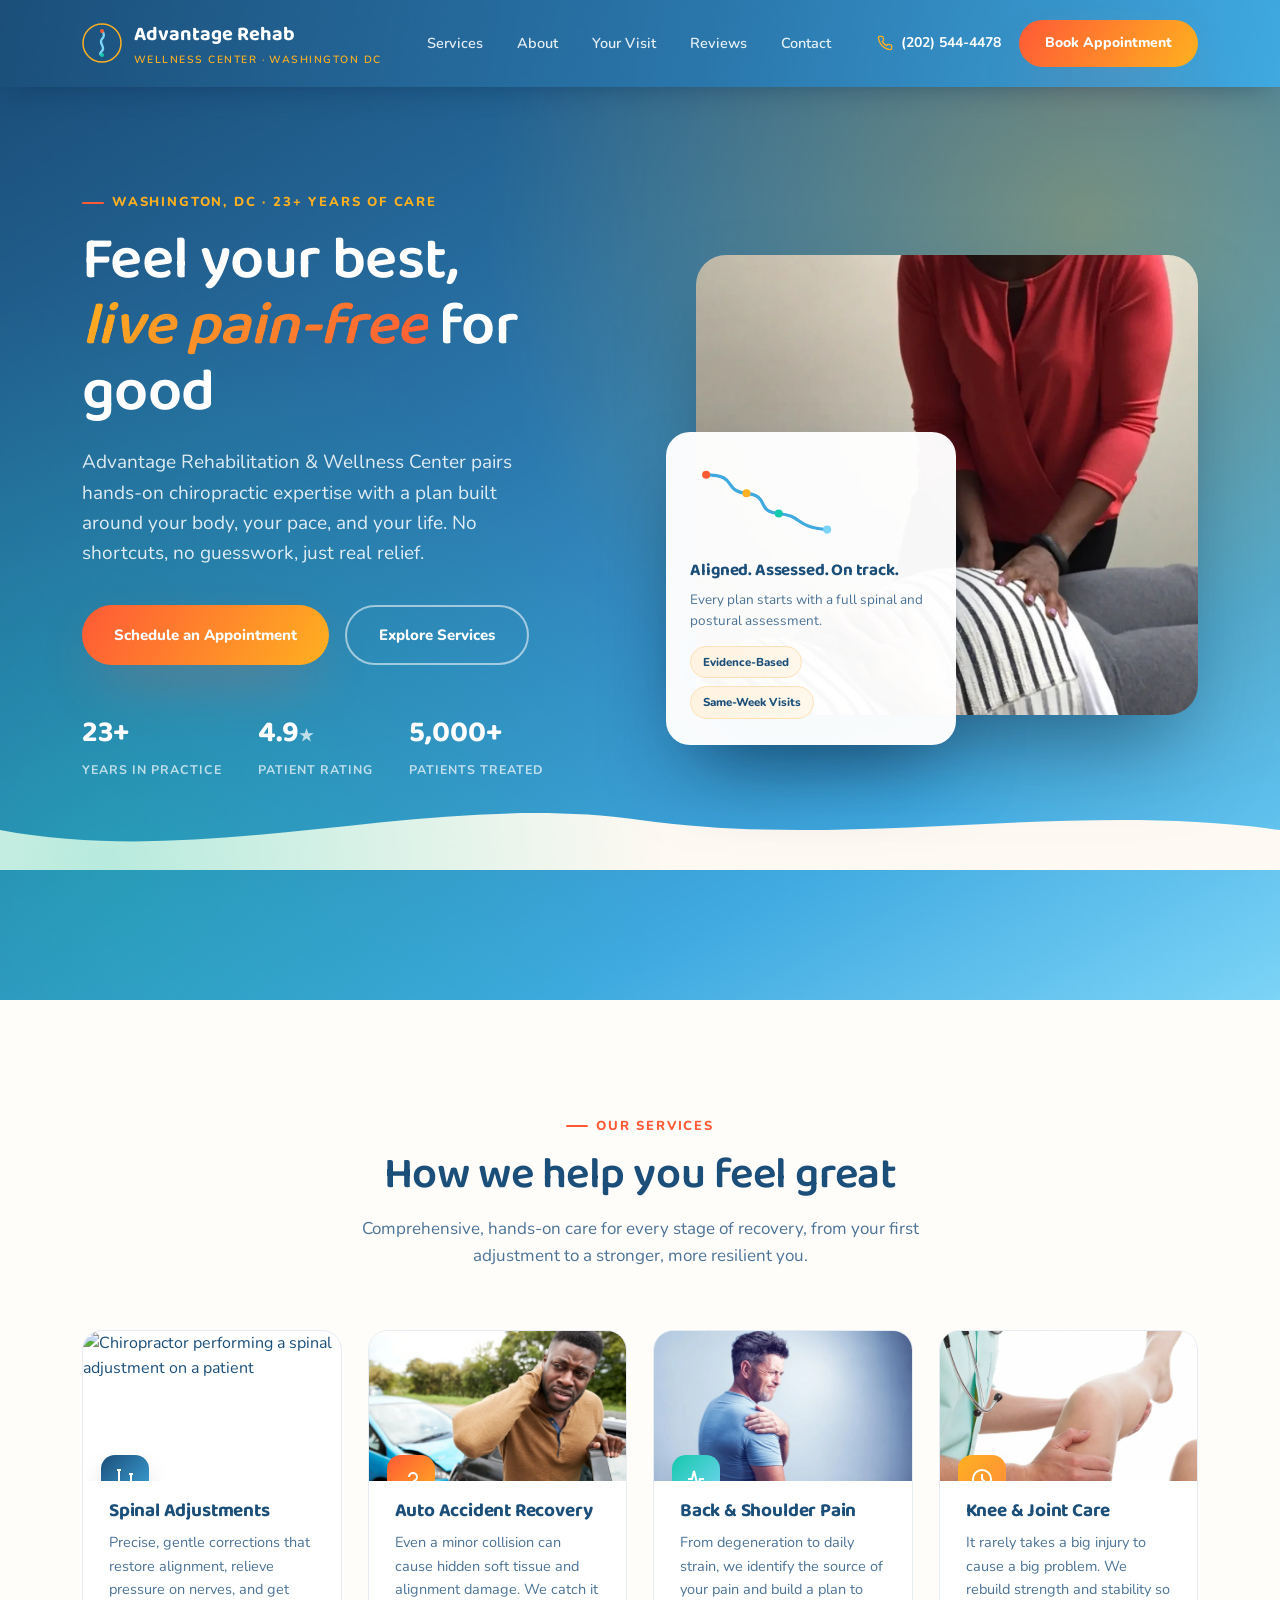
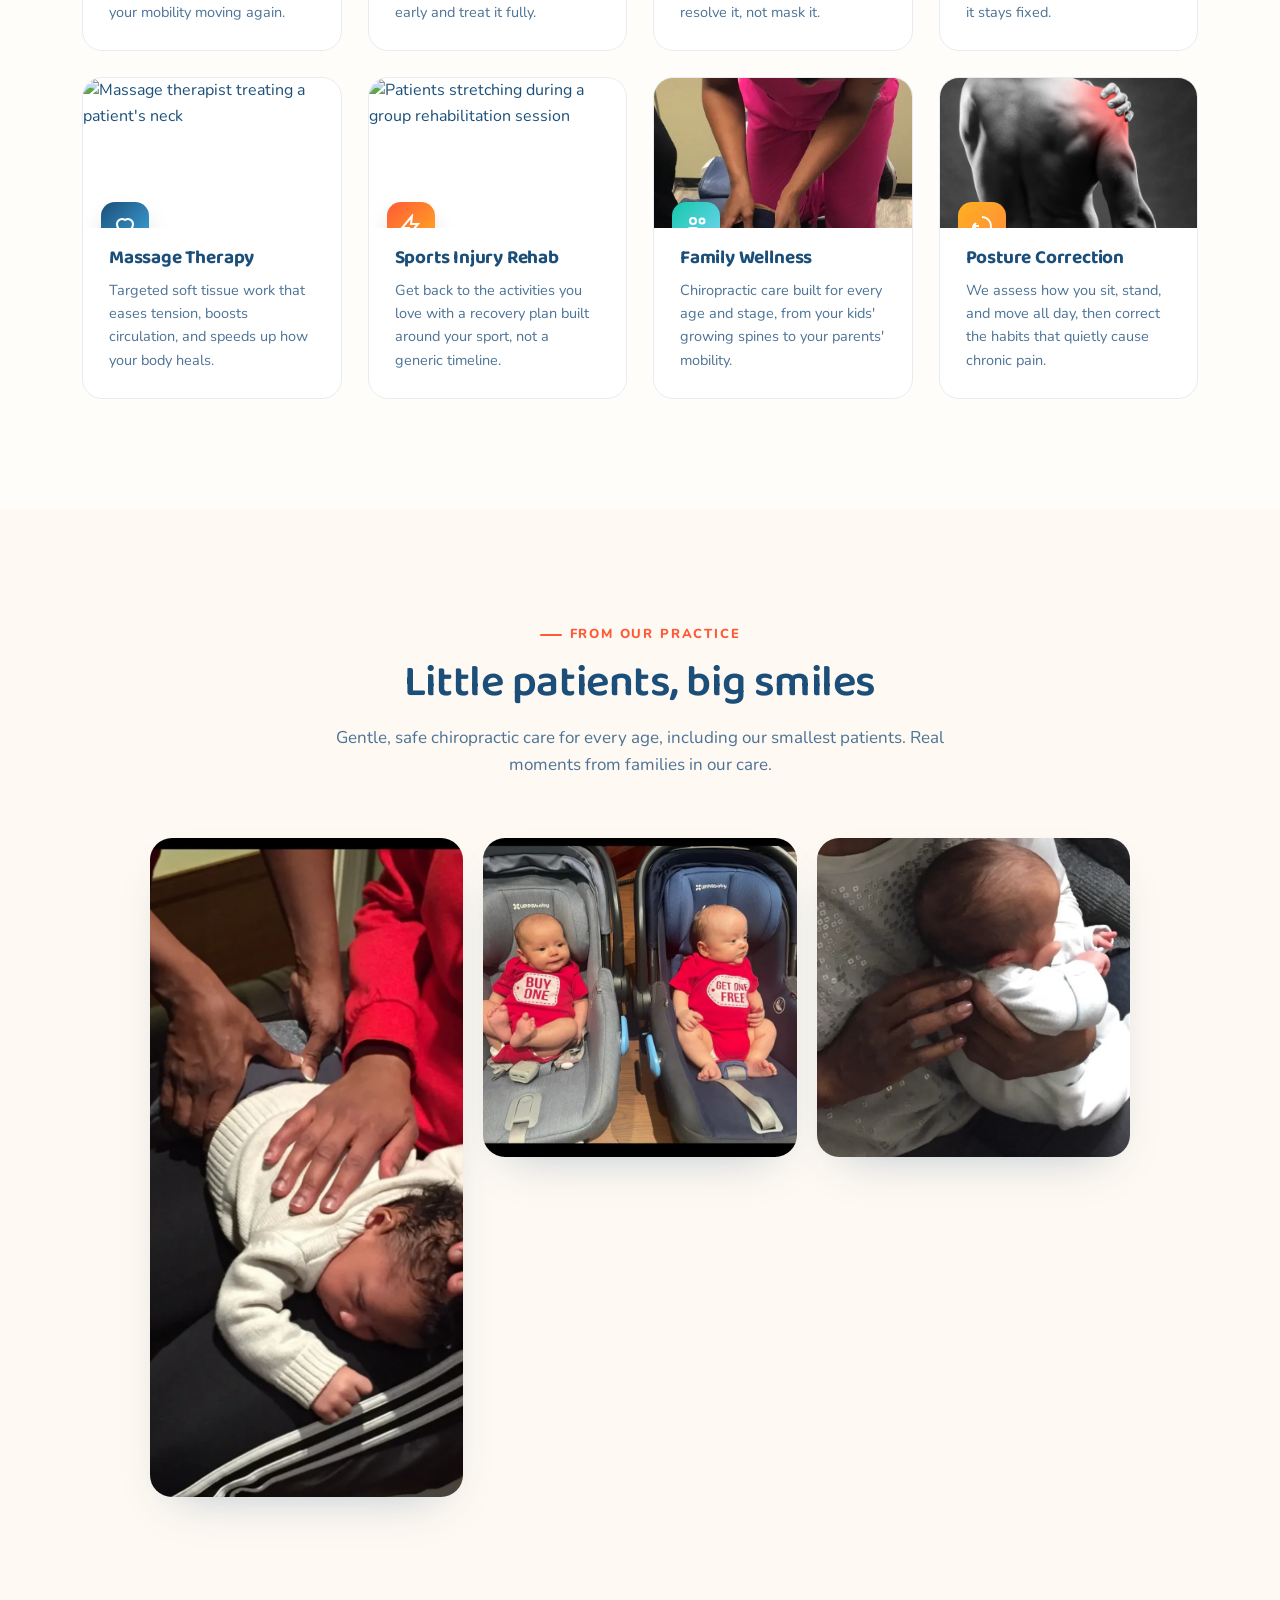
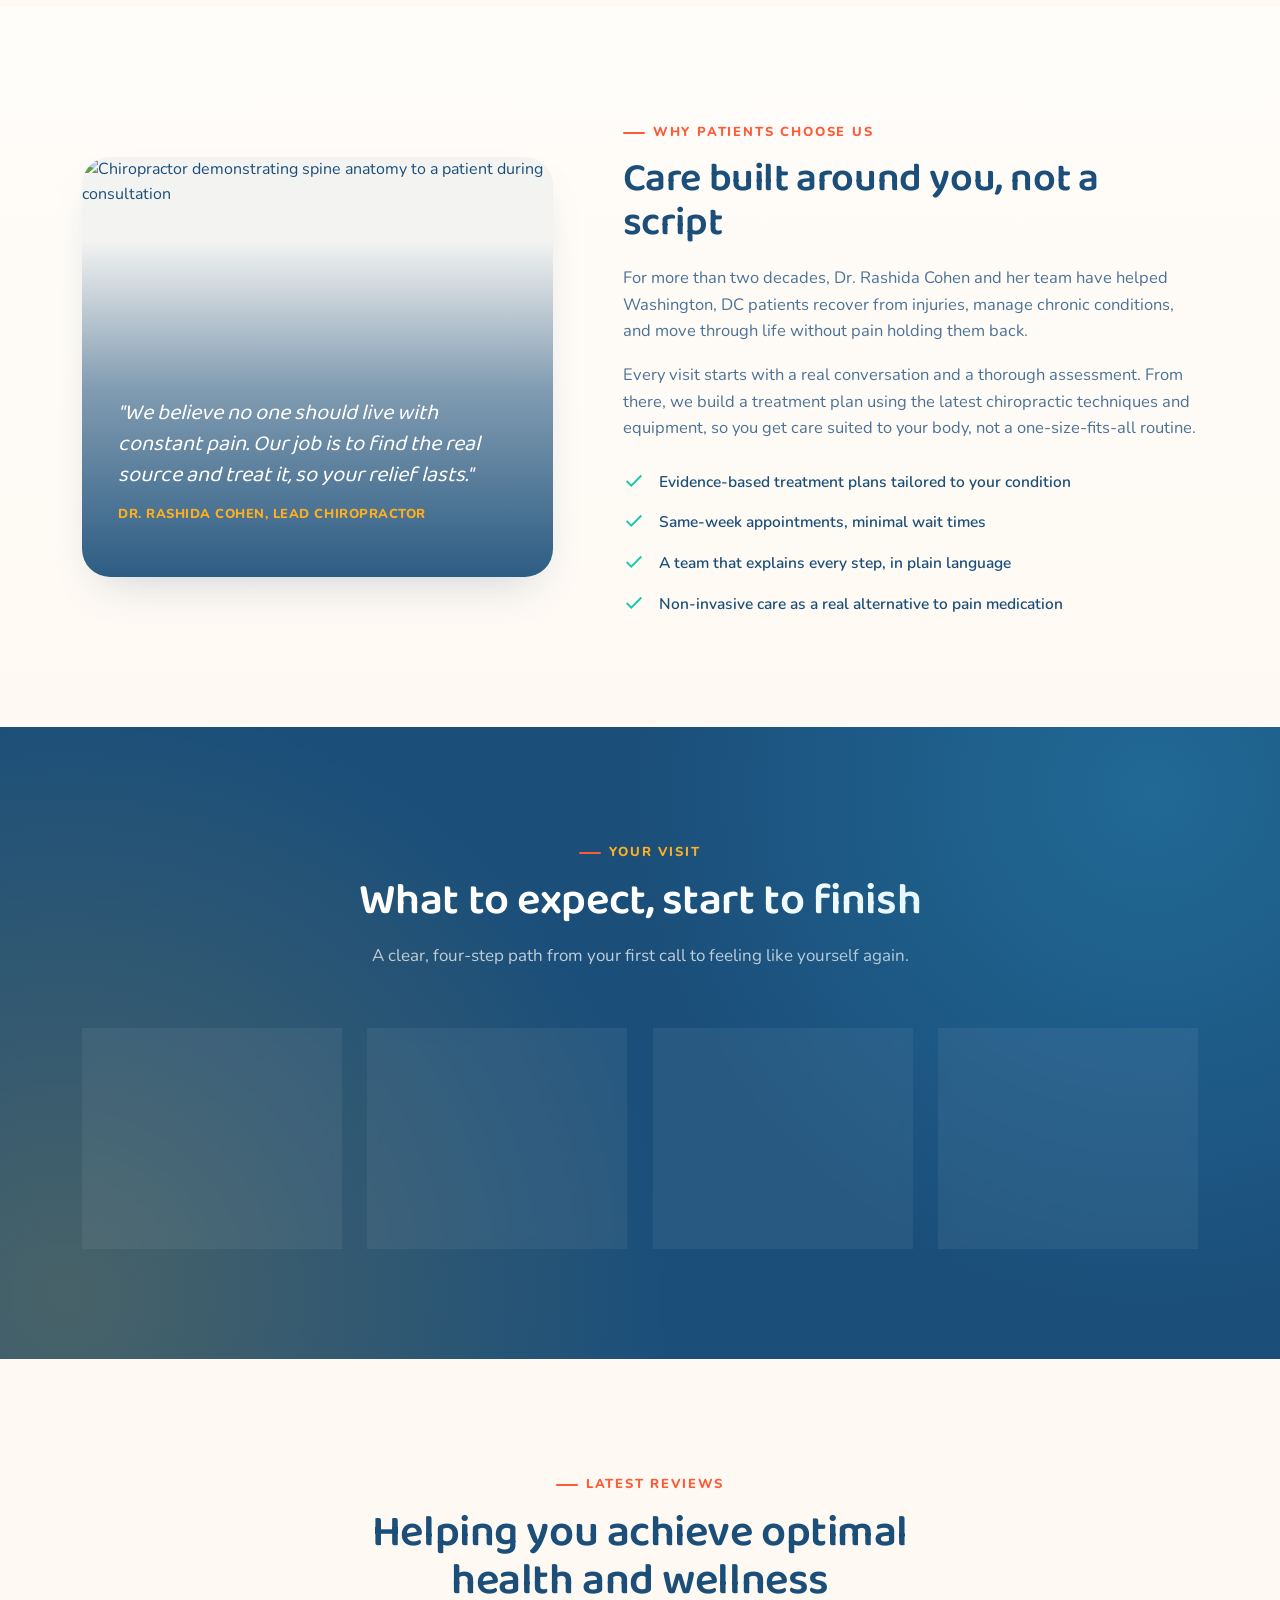
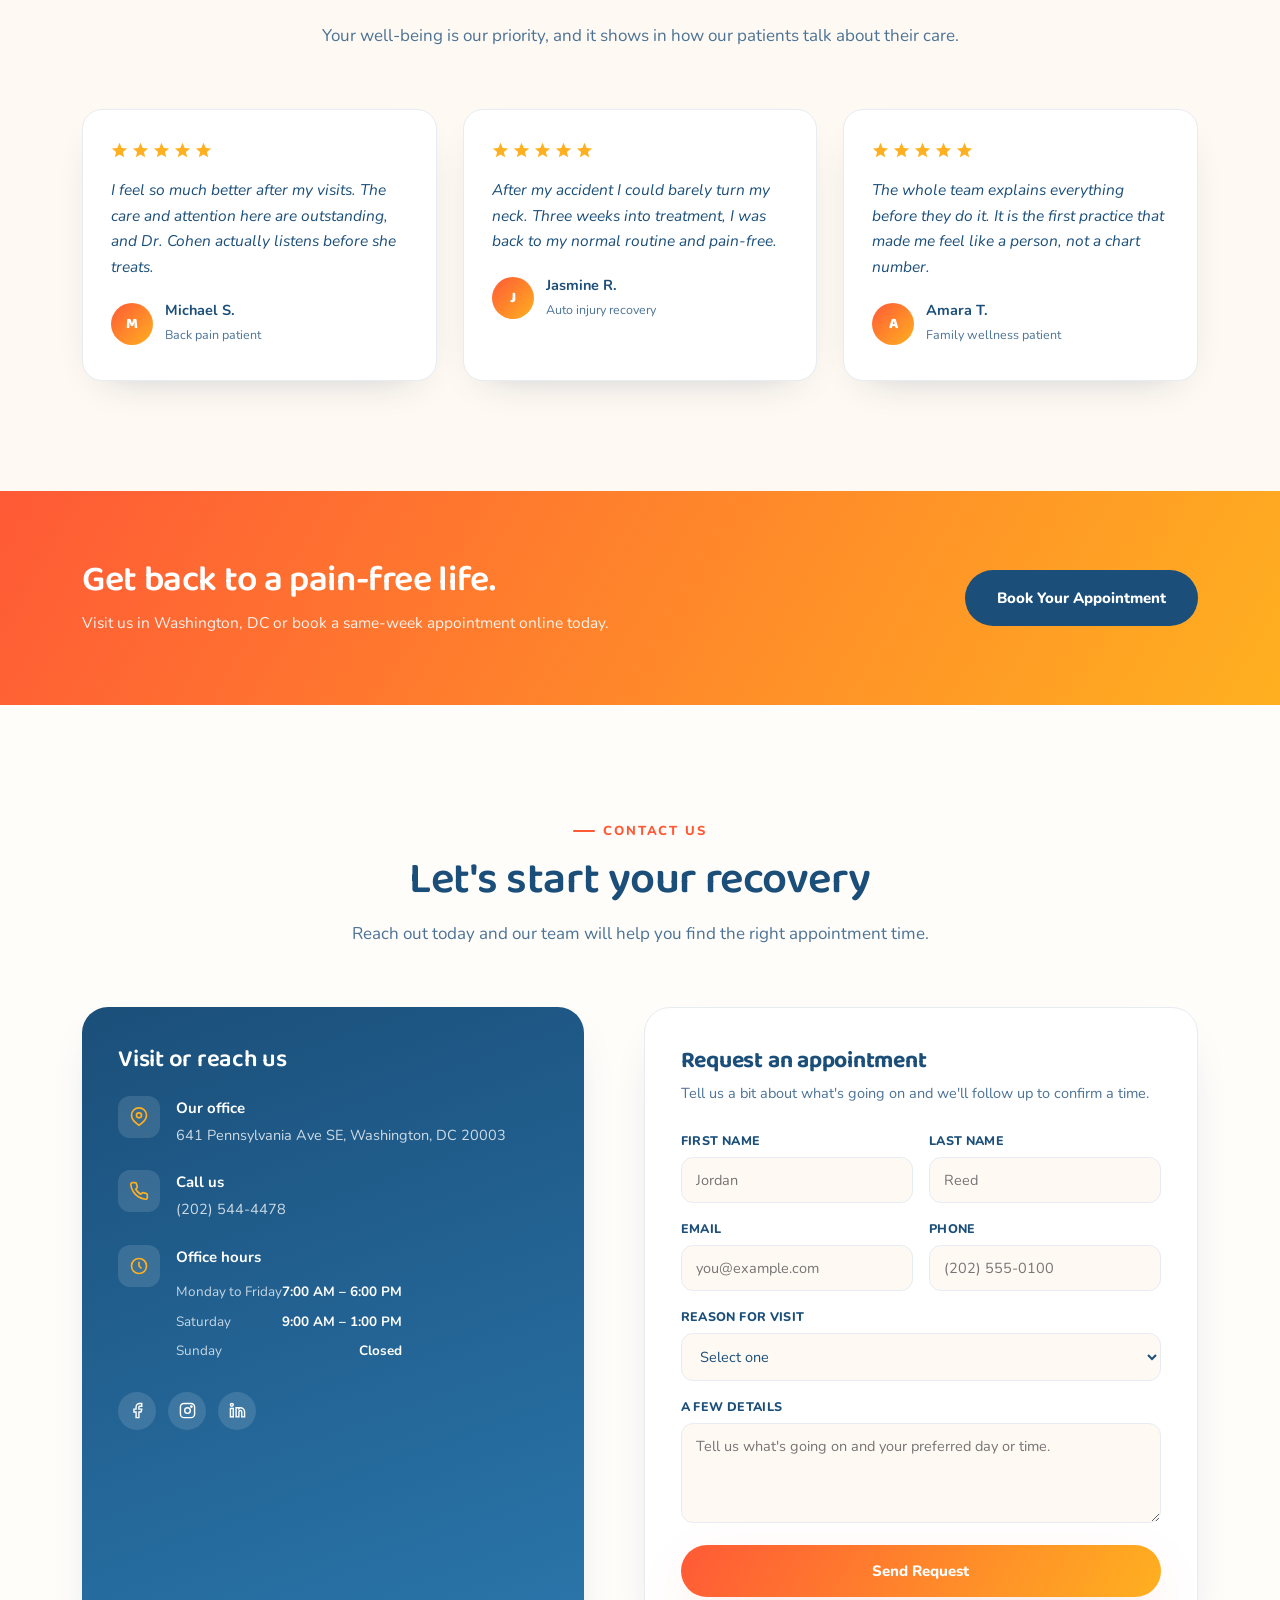
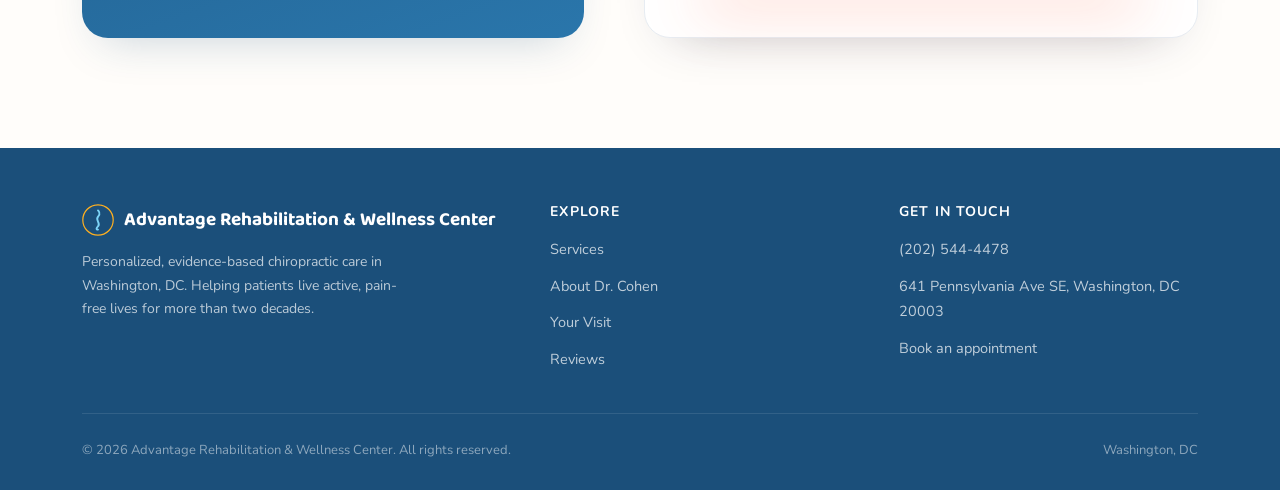
==== advantage-rehab-wellness-preview.html @ 5d1323dc "Add files via upload" ====
<!DOCTYPE html>
<html lang="en">
<head>
<meta charset="UTF-8">
<meta name="viewport" content="width=device-width, initial-scale=1.0">
<title>Advantage Rehabilitation & Wellness Center | Chiropractic Care in Washington, DC</title>
<meta name="description" content="Personalized, evidence-based chiropractic care in Washington, DC. Auto accident recovery, back pain, shoulder pain, knee pain, and family wellness with Dr. Rashida Cohen.">
<link rel="preconnect" href="https://fonts.googleapis.com">
<link rel="preconnect" href="https://fonts.gstatic.com" crossorigin>
<link href="https://fonts.googleapis.com/css2?family=Baloo+2:wght@500;600;700;800&family=Nunito:wght@400;500;600;700;800;900&display=swap" rel="stylesheet">
<style>
:root{
    --navy-deep:#1b4f7a;
    --navy-mid:#2a76ab;
    --blue-vivid:#3fa9e0;
    --sky:#7cd4f7;
    --teal:#14c9ac;
    --coral:#ff5a36;
    --amber:#ffb020;
    --cream:#fef9f2;
    --paper:#fffdfa;
    --ink:#1b4f7a;
    --ink-soft:#4c7396;
    --line:#e7ecf2;
    --radius:20px;
    --shadow-soft: 0 20px 45px -20px rgba(27,79,122,0.25);
    --shadow-pop: 0 25px 60px -18px rgba(255,90,54,0.45);
  }

  *{box-sizing:border-box;margin:0;padding:0;}
  html{scroll-behavior:smooth;}
  body{
    font-family:'Nunito',sans-serif;
    color:var(--ink);
    background:var(--cream);
    line-height:1.6;
    overflow-x:hidden;
  }
  h1,h2,h3,h4{
    font-family:'Baloo 2',cursive;
    line-height:1.1;
    letter-spacing:-0.01em;
    color:var(--navy-deep);
    font-weight:700;
  }
  a{text-decoration:none;color:inherit;}
  ul{list-style:none;}
  img{max-width:100%;display:block;}
  .wrap{max-width:1180px;margin:0 auto;padding:0 32px;}
  .eyebrow{
    display:inline-flex;align-items:center;gap:8px;
    font-size:13px;font-weight:800;letter-spacing:0.14em;text-transform:uppercase;
    color:var(--coral);
    margin-bottom:14px;
  }
  .eyebrow::before{
    content:"";width:22px;height:2px;background:var(--coral);border-radius:2px;
  }
  .btn{
    display:inline-flex;align-items:center;justify-content:center;gap:10px;
    padding:16px 32px;border-radius:100px;font-weight:800;font-size:15px;
    border:none;cursor:pointer;transition:transform .25s ease, box-shadow .25s ease;
    font-family:'Nunito',sans-serif;
  }
  .btn-primary{
    background:linear-gradient(120deg,var(--coral),var(--amber));
    color:#fff;
    box-shadow:var(--shadow-pop);
  }
  .btn-primary:hover{transform:translateY(-3px) scale(1.02);}
  .btn-outline{
    background:transparent;
    border:2px solid rgba(255,255,255,0.55);
    color:#fff;
  }
  .btn-outline:hover{background:rgba(255,255,255,0.12);}
  .btn-navy{
    background:var(--navy-deep);color:#fff;
  }
  .btn-navy:hover{transform:translateY(-3px);box-shadow:0 20px 40px -18px rgba(10,38,71,0.5);}

  /* ---------- NAV ---------- */
  header{
    position:sticky;top:0;z-index:100;
    background:linear-gradient(100deg,var(--navy-deep),var(--navy-mid) 55%,var(--blue-vivid));
    box-shadow:0 8px 30px -12px rgba(10,38,71,0.5);
  }
  nav{
    display:flex;align-items:center;justify-content:space-between;
    padding:18px 32px;max-width:1180px;margin:0 auto;
  }
  .logo{
    display:flex;align-items:center;gap:12px;
    font-family:'Baloo 2',cursive;font-weight:700;font-size:20px;color:#fff;
  }
  .logo-mark{
    width:40px;height:40px;flex-shrink:0;
  }
  .logo small{
    display:block;font-family:'Nunito',sans-serif;font-weight:600;font-size:10.5px;
    letter-spacing:0.14em;text-transform:uppercase;color:var(--amber);margin-top:2px;
  }
  .nav-links{
    display:flex;align-items:center;gap:34px;
  }
  .nav-links a{
    color:rgba(255,255,255,0.88);font-weight:600;font-size:14.5px;
    position:relative;padding:4px 0;transition:color .2s;
  }
  .nav-links a:hover{color:#fff;}
  .nav-links a::after{
    content:"";position:absolute;left:0;bottom:-2px;width:0;height:2px;
    background:var(--amber);transition:width .25s ease;
  }
  .nav-links a:hover::after{width:100%;}
  .nav-cta{display:flex;align-items:center;gap:18px;}
  .nav-phone{
    color:#fff;font-weight:700;font-size:14px;display:flex;align-items:center;gap:8px;
  }
  .menu-toggle{display:none;background:none;border:none;color:#fff;font-size:26px;cursor:pointer;}

  @media (max-width:940px){
    .nav-links{
      position:fixed;top:78px;left:0;right:0;
      background:var(--navy-deep);
      flex-direction:column;align-items:flex-start;
      padding:24px 32px;gap:20px;
      transform:translateY(-130%);
      transition:transform .3s ease;
      z-index:99;
    }
    .nav-links.open{transform:translateY(0);}
    .nav-phone{display:none;}
    .menu-toggle{display:block;}
  }

  /* ---------- HERO ---------- */
  .hero{
    position:relative;
    background:linear-gradient(150deg,var(--navy-deep) 0%,var(--navy-mid) 38%,var(--blue-vivid) 75%,var(--sky) 100%);
    overflow:hidden;
    padding:100px 0 130px;
  }
  .hero::before{
    content:"";position:absolute;inset:0;
    background-image:radial-gradient(circle at 85% 15%, rgba(255,176,32,0.35), transparent 45%),
                      radial-gradient(circle at 8% 85%, rgba(20,201,172,0.30), transparent 40%);
    pointer-events:none;
  }
  .hero-grid{
    display:grid;grid-template-columns:1.05fr 0.95fr;gap:60px;align-items:center;
    position:relative;z-index:2;
  }
  .hero h1{
    font-size:clamp(38px,5vw,60px);
    color:#fff;font-weight:600;
    margin-bottom:22px;
  }
  .hero h1 em{
    font-style:italic;font-weight:600;
    background:linear-gradient(120deg,var(--amber),var(--coral));
    -webkit-background-clip:text;background-clip:text;color:transparent;
  }
  .hero p.lead{
    font-size:19px;color:rgba(255,255,255,0.85);
    max-width:480px;margin-bottom:36px;
  }
  .hero-btns{display:flex;gap:16px;flex-wrap:wrap;margin-bottom:44px;}
  .hero-stats{
    display:flex;gap:36px;flex-wrap:wrap;
  }
  .hero-stat b{
    display:block;font-family:'Baloo 2',cursive;font-size:30px;color:#fff;font-weight:700;
  }
  .hero-stat span{
    font-size:12.5px;color:rgba(255,255,255,0.7);text-transform:uppercase;letter-spacing:0.08em;font-weight:700;
  }

  .hero-visual{
    position:relative;
    display:flex;align-items:center;justify-content:center;
    height:460px;
  }
  .orb{
    position:absolute;border-radius:50%;
    background:linear-gradient(135deg,var(--amber),var(--coral));
    filter:blur(2px);
    box-shadow:0 40px 90px -30px rgba(255,90,54,0.6);
  }
  .orb.o1{width:260px;height:260px;top:6%;right:10%;opacity:0.9;}
  .orb.o2{width:150px;height:150px;bottom:4%;left:4%;background:linear-gradient(135deg,var(--teal),var(--sky));box-shadow:0 30px 70px -20px rgba(20,201,172,0.55);}
  .hero-photo{
    position:relative;z-index:2;
    width:100%;height:460px;
    border-radius:30px;
    overflow:hidden;
    box-shadow:0 45px 90px -25px rgba(10,38,71,0.55);
  }
  .hero-photo img{
    width:100%;height:100%;object-fit:cover;display:block;
  }
  .spine-card{
    position:absolute;z-index:3;
    left:-30px;bottom:-30px;
    background:rgba(255,255,255,0.97);
    border-radius:24px;
    padding:26px 24px;
    width:290px;
    box-shadow:0 40px 80px -25px rgba(10,38,71,0.55);
  }
  .spine-card svg{width:100%;height:90px;display:block;margin-bottom:14px;}
  .spine-card h3{font-size:17px;margin-bottom:8px;}
  .spine-card p{font-size:13.5px;color:var(--ink-soft);margin-bottom:14px;}
  .spine-card .badge-row{display:flex;gap:8px;flex-wrap:wrap;}
  .mini-badge{
    font-size:11.5px;font-weight:800;color:var(--navy-deep);
    background:linear-gradient(120deg,#fff2e0,#fff8ec);
    border:1px solid #ffe1b8;
    padding:6px 12px;border-radius:100px;
  }

  .wave-divider{
    display:block;width:100%;height:90px;margin-top:-2px;
  }

  /* ---------- SECTION SHARED ---------- */
  section{padding:110px 0;}
  .section-head{text-align:center;max-width:640px;margin:0 auto 60px;}
  .section-head h2{font-size:clamp(30px,4vw,44px);margin-bottom:16px;font-weight:600;}
  .section-head p{color:var(--ink-soft);font-size:17px;}

  /* ---------- SERVICES ---------- */
  .services{background:var(--paper);}
  .service-grid{
    display:grid;grid-template-columns:repeat(4,1fr);gap:26px;
  }
  .service-card{
    background:#fff;border-radius:var(--radius);
    padding:0 0 26px;
    border:1px solid var(--line);
    transition:transform .3s ease, box-shadow .3s ease, border-color .3s ease;
    position:relative;
    overflow:hidden;
  }
  .service-card::before{
    content:"";position:absolute;top:0;left:0;right:0;height:5px;z-index:2;
    background:linear-gradient(90deg,var(--coral),var(--amber));
    transform:scaleX(0);transform-origin:left;transition:transform .35s ease;
  }
  .service-card:hover{transform:translateY(-8px);box-shadow:var(--shadow-soft);border-color:transparent;}
  .service-card:hover::before{transform:scaleX(1);}
  .service-card:hover .service-thumb img{transform:scale(1.06);}
  .service-thumb{
    position:relative;width:100%;height:150px;overflow:hidden;margin-bottom:20px;
  }
  .service-thumb img{
    width:100%;height:100%;object-fit:cover;display:block;
    transition:transform .4s ease;
  }
  .service-icon{
    position:absolute;left:18px;bottom:-22px;
    width:48px;height:48px;border-radius:14px;
    display:flex;align-items:center;justify-content:center;
    box-shadow:0 12px 24px -10px rgba(10,38,71,0.5);
    background:linear-gradient(135deg,var(--navy-deep),var(--blue-vivid));
  }
  .service-icon svg{width:24px;height:24px;stroke:#fff;fill:none;}
  .service-card .service-body{padding:0 26px;}
  .service-card h3{font-size:19px;margin-bottom:10px;margin-top:12px;}
  .service-card p{font-size:14.5px;color:var(--ink-soft);}

  /* alternate icon colors */
  .service-card:nth-child(4n+2) .service-icon{background:linear-gradient(135deg,var(--coral),var(--amber));}
  .service-card:nth-child(4n+3) .service-icon{background:linear-gradient(135deg,var(--teal),var(--sky));}
  .service-card:nth-child(4n+4) .service-icon{background:linear-gradient(135deg,var(--amber),#ff8a3d);}

  /* ---------- PEDIATRIC GALLERY ---------- */
  .gallery-section{background:var(--cream);}
  .gallery-grid{
    display:grid;
    grid-template-columns:1fr 1fr 1fr;
    grid-template-rows:1fr 1fr;
    gap:20px;
    max-width:980px;margin:0 auto;
  }
  .gallery-item{
    border-radius:22px;overflow:hidden;
    box-shadow:0 20px 45px -25px rgba(27,79,122,0.35);
  }
  .gallery-item img{
    width:100%;height:100%;object-fit:cover;display:block;
    transition:transform .4s ease;
  }
  .gallery-item:hover img{transform:scale(1.05);}
  .gallery-item.tall{grid-row:1/3;}
  .gallery-item:not(.tall){height:100%;min-height:230px;}
  .gallery-item.tall{min-height:480px;}

  /* ---------- WHY / STORY ---------- */
  .story{
    background:linear-gradient(180deg,var(--paper),var(--cream));
  }
  .story-grid{
    display:grid;grid-template-columns:0.9fr 1.1fr;gap:70px;align-items:center;
  }
  .story-visual{
    position:relative;
    border-radius:28px;
    overflow:hidden;
    box-shadow:var(--shadow-soft);
    min-height:420px;
    display:flex;flex-direction:column;justify-content:flex-end;
  }
  .story-visual img{
    position:absolute;inset:0;width:100%;height:100%;object-fit:cover;z-index:0;
  }
  .story-visual::after{
    content:"";position:absolute;inset:0;z-index:1;
    background:linear-gradient(0deg, rgba(27,79,122,0.92) 0%, rgba(27,79,122,0.55) 45%, rgba(27,79,122,0.05) 80%);
  }
  .story-visual .quote{
    position:relative;z-index:2;
    padding:36px;
    color:#fff;font-family:'Baloo 2',cursive;font-size:22px;font-style:italic;line-height:1.4;
  }
  .story-visual .quote span{display:block;font-family:'Nunito',sans-serif;font-style:normal;font-size:13px;color:var(--amber);font-weight:800;margin-top:14px;letter-spacing:.04em;text-transform:uppercase;}
  .story h2{font-size:clamp(28px,3.6vw,40px);margin-bottom:20px;font-weight:600;}
  .story p{color:var(--ink-soft);font-size:16.5px;margin-bottom:18px;}
  .checklist{margin-top:28px;display:grid;gap:16px;}
  .checklist li{display:flex;gap:14px;align-items:flex-start;font-size:15.5px;color:var(--navy-deep);font-weight:600;}
  .checklist svg{width:22px;height:22px;flex-shrink:0;stroke:var(--teal);}

  /* ---------- PROCESS ---------- */
  .process{background:var(--navy-deep);color:#fff;position:relative;overflow:hidden;}
  .process::before{
    content:"";position:absolute;inset:0;
    background-image:radial-gradient(circle at 90% 10%, rgba(51,182,232,0.25), transparent 40%),
                      radial-gradient(circle at 5% 90%, rgba(255,176,32,0.2), transparent 45%);
  }
  .process .section-head h2{color:#fff;}
  .process .section-head p{color:rgba(255,255,255,0.72);}
  .process-track{
    position:relative;z-index:2;
    display:grid;grid-template-columns:repeat(4,1fr);gap:26px;
  }
  .process-step{
    background:rgba(255,255,255,0.06);
    border:1px solid rgba(255,255,255,0.12);
    border-radius:20px;
    padding:30px 24px;
    backdrop-filter:blur(6px);
  }
  .process-step .num{
    font-family:'Baloo 2',cursive;font-size:15px;font-weight:700;
    color:var(--amber);letter-spacing:.05em;margin-bottom:14px;display:block;
  }
  .process-step h3{color:#fff;font-size:18.5px;margin-bottom:10px;}
  .process-step p{color:rgba(255,255,255,0.7);font-size:14px;}

  /* ---------- TESTIMONIALS ---------- */
  .testimonials{background:var(--cream);}
  .t-grid{display:grid;grid-template-columns:repeat(3,1fr);gap:26px;}
  .t-card{
    background:#fff;border-radius:20px;padding:32px 28px;border:1px solid var(--line);
    box-shadow:0 15px 40px -25px rgba(10,38,71,0.3);
  }
  .stars{display:flex;gap:4px;margin-bottom:18px;color:var(--amber);}
  .stars svg{width:17px;height:17px;fill:var(--amber);}
  .t-card p{font-size:15.5px;color:var(--navy-deep);margin-bottom:20px;font-style:italic;line-height:1.65;}
  .t-who{display:flex;align-items:center;gap:12px;}
  .t-avatar{
    width:42px;height:42px;border-radius:50%;
    background:linear-gradient(135deg,var(--coral),var(--amber));
    display:flex;align-items:center;justify-content:center;color:#fff;font-weight:800;font-size:15px;font-family:'Baloo 2',cursive;
  }
  .t-who b{display:block;font-size:14.5px;color:var(--navy-deep);}
  .t-who span{font-size:12.5px;color:var(--ink-soft);}

  /* ---------- CTA BAND ---------- */
  .cta-band{
    background:linear-gradient(120deg,var(--coral),var(--amber));
    padding:70px 0;
    position:relative;
    overflow:hidden;
  }
  .cta-band-inner{
    display:flex;align-items:center;justify-content:space-between;gap:30px;flex-wrap:wrap;
    position:relative;z-index:2;
  }
  .cta-band h2{color:#fff;font-size:clamp(26px,3.2vw,36px);font-weight:600;max-width:520px;}
  .cta-band p{color:rgba(255,255,255,0.9);margin-top:10px;font-size:15.5px;}

  /* ---------- CONTACT ---------- */
  .contact{background:var(--paper);}
  .contact-grid{display:grid;grid-template-columns:0.95fr 1.05fr;gap:60px;}
  .info-card{
    background:linear-gradient(160deg,var(--navy-deep),var(--navy-mid));
    border-radius:26px;padding:40px 36px;color:#fff;
    box-shadow:var(--shadow-soft);
  }
  .info-card h3{color:#fff;font-size:24px;margin-bottom:22px;font-weight:600;}
  .info-row{display:flex;gap:16px;align-items:flex-start;margin-bottom:22px;}
  .info-row .ic{
    width:42px;height:42px;border-radius:12px;flex-shrink:0;
    background:rgba(255,255,255,0.12);display:flex;align-items:center;justify-content:center;
  }
  .info-row .ic svg{width:20px;height:20px;stroke:var(--amber);fill:none;}
  .info-row b{display:block;font-size:15px;margin-bottom:3px;}
  .info-row span, .info-row a{font-size:14.5px;color:rgba(255,255,255,0.78);}
  .info-row a:hover{color:var(--amber);}
  .hours-table{width:100%;margin-top:8px;border-collapse:collapse;}
  .hours-table td{padding:4px 0;font-size:13.5px;color:rgba(255,255,255,0.75);}
  .hours-table td:last-child{text-align:right;font-weight:700;color:#fff;}
  .social-row{display:flex;gap:12px;margin-top:26px;}
  .social-row a{
    width:38px;height:38px;border-radius:50%;background:rgba(255,255,255,0.12);
    display:flex;align-items:center;justify-content:center;transition:background .2s;
  }
  .social-row a:hover{background:var(--amber);}
  .social-row svg{width:17px;height:17px;stroke:#fff;fill:none;}

  .form-card{
    background:#fff;border-radius:26px;padding:40px 36px;
    border:1px solid var(--line);box-shadow:0 20px 50px -30px rgba(10,38,71,0.3);
  }
  .form-card h3{font-size:23px;margin-bottom:8px;}
  .form-card>p{color:var(--ink-soft);font-size:14.5px;margin-bottom:26px;}
  .form-row{display:grid;grid-template-columns:1fr 1fr;gap:16px;margin-bottom:16px;}
  .field{display:flex;flex-direction:column;gap:6px;}
  .field.full{grid-column:1/-1;}
  .field label{font-size:12.5px;font-weight:800;color:var(--navy-deep);letter-spacing:.03em;text-transform:uppercase;}
  .field input, .field select, .field textarea{
    border:1.5px solid var(--line);border-radius:12px;padding:12px 14px;font-size:14.5px;
    font-family:'Nunito',sans-serif;color:var(--ink);background:var(--cream);
    transition:border-color .2s;
  }
  .field input:focus, .field select:focus, .field textarea:focus{
    outline:none;border-color:var(--sky);background:#fff;
  }
  .field textarea{resize:vertical;min-height:100px;}
  .form-card .btn{width:100%;margin-top:6px;}

  /* ---------- FOOTER ---------- */
  footer{
    background:var(--navy-deep);color:rgba(255,255,255,0.7);
    padding:56px 0 30px;
  }
  .footer-grid{
    display:grid;grid-template-columns:1.4fr 1fr 1fr;gap:50px;padding-bottom:40px;
    border-bottom:1px solid rgba(255,255,255,0.1);
  }
  .footer-logo{display:flex;align-items:center;gap:10px;color:#fff;font-family:'Baloo 2',cursive;font-size:19px;font-weight:700;margin-bottom:14px;}
  .footer-grid p{font-size:14px;line-height:1.7;max-width:320px;}
  .footer-grid h4{color:#fff;font-size:14px;text-transform:uppercase;letter-spacing:.08em;margin-bottom:18px;font-family:'Nunito',sans-serif;}
  .footer-grid ul{display:grid;gap:11px;}
  .footer-grid a{font-size:14.5px;color:rgba(255,255,255,0.72);transition:color .2s;}
  .footer-grid a:hover{color:var(--amber);}
  .footer-bottom{
    display:flex;justify-content:space-between;align-items:center;flex-wrap:wrap;gap:12px;
    padding-top:26px;font-size:13px;color:rgba(255,255,255,0.5);
  }

  @media (max-width:940px){
    .hero-grid{grid-template-columns:1fr;}
    .hero-visual{height:auto;margin-top:20px;padding-bottom:50px;}
    .hero-photo{height:340px;}
    .spine-card{left:16px;right:16px;width:auto;bottom:-40px;}
    .service-grid{grid-template-columns:repeat(2,1fr);}
    .gallery-grid{grid-template-columns:1fr 1fr;grid-template-rows:auto;}
    .gallery-item.tall{grid-row:auto;min-height:230px;}
    .story-grid{grid-template-columns:1fr;}
    .process-track{grid-template-columns:repeat(2,1fr);}
    .t-grid{grid-template-columns:1fr;}
    .contact-grid{grid-template-columns:1fr;}
    .footer-grid{grid-template-columns:1fr;}
    .form-row{grid-template-columns:1fr;}
    .cta-band-inner{flex-direction:column;text-align:center;}
  }
  @media (max-width:600px){
    .wrap{padding:0 20px;}
    section{padding:70px 0;}
    .hero{padding:70px 0 90px;}
  }

</style>
</head>
<body>

<header>
  <nav>
    <a href="#top" class="logo">
      <svg class="logo-mark" viewBox="0 0 40 40" fill="none">
        <circle cx="20" cy="20" r="19" stroke="#FFB020" stroke-width="1.5"/>
        <path d="M20 8 C20 8 24 12 20 16 C16 20 24 24 20 28 C16 32 20 32 20 32" stroke="#7CD4F7" stroke-width="2.4" stroke-linecap="round"/>
        <circle cx="20" cy="8" r="2" fill="#FF5A36"/>
        <circle cx="20" cy="32" r="2" fill="#14C9AC"/>
      </svg>
      <span>Advantage Rehab<small>Wellness Center &middot; Washington DC</small></span>
    </a>
    <ul class="nav-links" id="navLinks">
      <li><a href="#services">Services</a></li>
      <li><a href="#about">About</a></li>
      <li><a href="#process">Your Visit</a></li>
      <li><a href="#reviews">Reviews</a></li>
      <li><a href="#contact">Contact</a></li>
    </ul>
    <div class="nav-cta">
      <a href="tel:2025444478" class="nav-phone">
        <svg width="16" height="16" viewBox="0 0 24 24" fill="none" stroke="#FFB020" stroke-width="2"><path d="M22 16.92v3a2 2 0 0 1-2.18 2 19.79 19.79 0 0 1-8.63-3.07 19.5 19.5 0 0 1-6-6 19.79 19.79 0 0 1-3.07-8.67A2 2 0 0 1 4.11 2h3a2 2 0 0 1 2 1.72c.12.9.35 1.79.68 2.63a2 2 0 0 1-.45 2.11L8.09 9.91a16 16 0 0 0 6 6l1.45-1.25a2 2 0 0 1 2.11-.45c.84.33 1.73.56 2.63.68A2 2 0 0 1 22 16.92z"/></svg>
        (202) 544-4478
      </a>
      <a href="#contact" class="btn btn-primary" style="padding:12px 26px;font-size:14px;">Book Appointment</a>
      <button class="menu-toggle" id="menuToggle">&#9776;</button>
    </div>
  </nav>
</header>

<section class="hero" id="top">
  <div class="wrap hero-grid">
    <div>
      <div class="eyebrow" style="color:#FFB020;">Washington, DC &middot; 23+ Years of Care</div>
      <h1>Feel your best,<br><em>live pain-free</em> for good</h1>
      <p class="lead">Advantage Rehabilitation & Wellness Center pairs hands-on chiropractic expertise with a plan built around your body, your pace, and your life. No shortcuts, no guesswork, just real relief.</p>
      <div class="hero-btns">
        <a href="#contact" class="btn btn-primary">Schedule an Appointment</a>
        <a href="#services" class="btn btn-outline">Explore Services</a>
      </div>
      <div class="hero-stats">
        <div class="hero-stat"><b>23+</b><span>Years in practice</span></div>
        <div class="hero-stat"><b>4.9<span style="font-size:16px;">&#9733;</span></b><span>Patient rating</span></div>
        <div class="hero-stat"><b>5,000+</b><span>Patients treated</span></div>
      </div>
    </div>
    <div class="hero-visual">
      <div class="orb o1"></div>
      <div class="orb o2"></div>
      <div class="hero-photo">
        <img src="[data-uri]" alt="Dr. Rashida Cohen performing a spinal adjustment on a patient" loading="lazy">
      </div>
      <div class="spine-card">
        <svg viewBox="0 0 300 90" fill="none">
          <path d="M20 10 C60 10 40 30 70 33 C100 36 80 55 110 58 C140 61 130 75 170 78" stroke="#3FA9E0" stroke-width="4" stroke-linecap="round"/>
          <circle cx="20" cy="10" r="5" fill="#FF5A36"/>
          <circle cx="70" cy="33" r="5" fill="#FFB020"/>
          <circle cx="110" cy="58" r="5" fill="#14C9AC"/>
          <circle cx="170" cy="78" r="5" fill="#7CD4F7"/>
        </svg>
        <h3>Aligned. Assessed. On track.</h3>
        <p>Every plan starts with a full spinal and postural assessment.</p>
        <div class="badge-row">
          <span class="mini-badge">Evidence-Based</span>
          <span class="mini-badge">Same-Week Visits</span>
        </div>
      </div>
    </div>
  </div>
  <svg class="wave-divider" viewBox="0 0 1440 90" preserveAspectRatio="none">
    <path d="M0,50 C240,90 480,10 720,40 C960,70 1200,20 1440,50 L1440,90 L0,90 Z" fill="#FEF9F2"/>
  </svg>
</section>

<section class="services" id="services">
  <div class="wrap">
    <div class="section-head">
      <div class="eyebrow" style="justify-content:center;">Our Services</div>
      <h2>How we help you feel great</h2>
      <p>Comprehensive, hands-on care for every stage of recovery, from your first adjustment to a stronger, more resilient you.</p>
    </div>
    <div class="service-grid">
      <div class="service-card">
        <div class="service-thumb">
          <img src="https://images.pexels.com/photos/5794033/pexels-photo-5794033.jpeg?auto=compress&cs=tinysrgb&w=600" alt="Chiropractor performing a spinal adjustment on a patient" loading="lazy">
          <div class="service-icon"><svg viewBox="0 0 24 24" stroke-width="2"><path d="M6 3v10a6 6 0 0 0 12 0V7"/><path d="M6 3H4M6 3h2M18 7h2M18 7h-2"/></svg></div>
        </div>
        <div class="service-body">
          <h3>Spinal Adjustments</h3>
          <p>Precise, gentle corrections that restore alignment, relieve pressure on nerves, and get your mobility moving again.</p>
        </div>
      </div>
      <div class="service-card">
        <div class="service-thumb">
          <img src="[data-uri]" alt="Man rubbing his neck in pain after a car accident" loading="lazy">
          <div class="service-icon"><svg viewBox="0 0 24 24" stroke-width="2"><path d="M14 14a4 4 0 1 0-4-4"/><path d="M18 18l-3.5-3.5M6 18l3.5-3.5M12 22v-4"/></svg></div>
        </div>
        <div class="service-body">
          <h3>Auto Accident Recovery</h3>
          <p>Even a minor collision can cause hidden soft tissue and alignment damage. We catch it early and treat it fully.</p>
        </div>
      </div>
      <div class="service-card">
        <div class="service-thumb">
          <img src="[data-uri]" alt="Man wincing while holding his painful shoulder" loading="lazy">
          <div class="service-icon"><svg viewBox="0 0 24 24" stroke-width="2"><path d="M4 12h4l2-8 4 16 2-8h4"/></svg></div>
        </div>
        <div class="service-body">
          <h3>Back & Shoulder Pain</h3>
          <p>From degeneration to daily strain, we identify the source of your pain and build a plan to resolve it, not mask it.</p>
        </div>
      </div>
      <div class="service-card">
        <div class="service-thumb">
          <img src="[data-uri]" alt="Clinician examining a patient's knee and leg" loading="lazy">
          <div class="service-icon"><svg viewBox="0 0 24 24" stroke-width="2"><circle cx="12" cy="12" r="9"/><path d="M12 7v5l3 3"/></svg></div>
        </div>
        <div class="service-body">
          <h3>Knee & Joint Care</h3>
          <p>It rarely takes a big injury to cause a big problem. We rebuild strength and stability so it stays fixed.</p>
        </div>
      </div>
      <div class="service-card">
        <div class="service-thumb">
          <img src="https://images.pexels.com/photos/4506213/pexels-photo-4506213.jpeg?auto=compress&cs=tinysrgb&w=600" alt="Massage therapist treating a patient's neck" loading="lazy">
          <div class="service-icon"><svg viewBox="0 0 24 24" stroke-width="2"><path d="M12 21c-4-3-8-6-8-11a5 5 0 0 1 8-4 5 5 0 0 1 8 4c0 5-4 8-8 11z"/></svg></div>
        </div>
        <div class="service-body">
          <h3>Massage Therapy</h3>
          <p>Targeted soft tissue work that eases tension, boosts circulation, and speeds up how your body heals.</p>
        </div>
      </div>
      <div class="service-card">
        <div class="service-thumb">
          <img src="https://images.pexels.com/photos/6339343/pexels-photo-6339343.jpeg?auto=compress&cs=tinysrgb&w=600" alt="Patients stretching during a group rehabilitation session" loading="lazy">
          <div class="service-icon"><svg viewBox="0 0 24 24" stroke-width="2"><path d="M13 2 3 14h7l-1 8 10-12h-7l1-8z"/></svg></div>
        </div>
        <div class="service-body">
          <h3>Sports Injury Rehab</h3>
          <p>Get back to the activities you love with a recovery plan built around your sport, not a generic timeline.</p>
        </div>
      </div>
      <div class="service-card">
        <div class="service-thumb">
          <img src="[data-uri]" alt="Practitioner gently adjusting a newborn patient" loading="lazy">
          <div class="service-icon"><svg viewBox="0 0 24 24" stroke-width="2"><circle cx="9" cy="7" r="3"/><path d="M2 21v-2a5 5 0 0 1 5-5h4a5 5 0 0 1 5 5v2"/><circle cx="18" cy="7" r="2.5"/><path d="M22 21v-1.5a4 4 0 0 0-3-3.87"/></svg></div>
        </div>
        <div class="service-body">
          <h3>Family Wellness</h3>
          <p>Chiropractic care built for every age and stage, from your kids' growing spines to your parents' mobility.</p>
        </div>
      </div>
      <div class="service-card">
        <div class="service-thumb">
          <img src="[data-uri]" alt="Black and white photo highlighting shoulder pain area" loading="lazy">
          <div class="service-icon"><svg viewBox="0 0 24 24" stroke-width="2"><path d="M3 12a9 9 0 1 0 9-9"/><path d="M3 12h6m-6 0 3-3m-3 3 3 3"/></svg></div>
        </div>
        <div class="service-body">
          <h3>Posture Correction</h3>
          <p>We assess how you sit, stand, and move all day, then correct the habits that quietly cause chronic pain.</p>
        </div>
      </div>
    </div>
  </div>
</section>

<section class="gallery-section" id="gallery">
  <div class="wrap">
    <div class="section-head">
      <div class="eyebrow" style="justify-content:center;">From Our Practice</div>
      <h2>Little patients, big smiles</h2>
      <p>Gentle, safe chiropractic care for every age, including our smallest patients. Real moments from families in our care.</p>
    </div>
    <div class="gallery-grid">
      <div class="gallery-item tall">
        <img src="[data-uri]" alt="Practitioner gently adjusting a sleeping newborn" loading="lazy">
      </div>
      <div class="gallery-item">
        <img src="[data-uri]" alt="Twin newborn patients in matching car seats" loading="lazy">
      </div>
      <div class="gallery-item">
        <img src="[data-uri]" alt="Parent gently holding a newborn" loading="lazy">
      </div>
    </div>
  </div>
</section>

<section class="story" id="about">
  <div class="wrap story-grid">
    <div class="story-visual">
      <img src="https://images.pexels.com/photos/19440815/pexels-photo-19440815.jpeg?auto=compress&cs=tinysrgb&w=900" alt="Chiropractor demonstrating spine anatomy to a patient during consultation" loading="lazy">
      <p class="quote">"We believe no one should live with constant pain. Our job is to find the real source and treat it, so your relief lasts."<span>Dr. Rashida Cohen, Lead Chiropractor</span></p>
    </div>
    <div>
      <div class="eyebrow">Why Patients Choose Us</div>
      <h2>Care built around you, not a script</h2>
      <p>For more than two decades, Dr. Rashida Cohen and her team have helped Washington, DC patients recover from injuries, manage chronic conditions, and move through life without pain holding them back.</p>
      <p>Every visit starts with a real conversation and a thorough assessment. From there, we build a treatment plan using the latest chiropractic techniques and equipment, so you get care suited to your body, not a one-size-fits-all routine.</p>
      <ul class="checklist">
        <li><svg viewBox="0 0 24 24" fill="none" stroke-width="2"><path d="M20 6 9 17l-5-5"/></svg> Evidence-based treatment plans tailored to your condition</li>
        <li><svg viewBox="0 0 24 24" fill="none" stroke-width="2"><path d="M20 6 9 17l-5-5"/></svg> Same-week appointments, minimal wait times</li>
        <li><svg viewBox="0 0 24 24" fill="none" stroke-width="2"><path d="M20 6 9 17l-5-5"/></svg> A team that explains every step, in plain language</li>
        <li><svg viewBox="0 0 24 24" fill="none" stroke-width="2"><path d="M20 6 9 17l-5-5"/></svg> Non-invasive care as a real alternative to pain medication</li>
      </ul>
    </div>
  </div>
</section>

<section class="process" id="process">
  <div class="wrap">
    <div class="section-head">
      <div class="eyebrow" style="justify-content:center;color:#FFB020;">Your Visit</div>
      <h2>What to expect, start to finish</h2>
      <p>A clear, four-step path from your first call to feeling like yourself again.</p>
    </div>
    <div class="process-track">
      <div class="process-step">
        <span class="num">Step 01</span>
        <h3>Book your visit</h3>
        <p>Call, message, or book online. We'll find a time that works and get your intake ready before you arrive.</p>
      </div>
      <div class="process-step">
        <span class="num">Step 02</span>
        <h3>Full assessment</h3>
        <p>A hands-on exam and postural review pinpoint exactly what's causing your pain, not just where it hurts.</p>
      </div>
      <div class="process-step">
        <span class="num">Step 03</span>
        <h3>Personalized treatment</h3>
        <p>Adjustments, therapy, and exercises chosen for your body, explained clearly so you know what to expect.</p>
      </div>
      <div class="process-step">
        <span class="num">Step 04</span>
        <h3>Ongoing progress</h3>
        <p>We track how you're improving and adjust your plan, so relief holds and doesn't fade after a few weeks.</p>
      </div>
    </div>
  </div>
</section>

<section class="testimonials" id="reviews">
  <div class="wrap">
    <div class="section-head">
      <div class="eyebrow" style="justify-content:center;">Latest Reviews</div>
      <h2>Helping you achieve optimal health and wellness</h2>
      <p>Your well-being is our priority, and it shows in how our patients talk about their care.</p>
    </div>
    <div class="t-grid">
      <div class="t-card">
        <div class="stars">
          <svg viewBox="0 0 20 20"><polygon points="10,1 12.6,7 19,7.5 14,11.9 15.5,18 10,14.6 4.5,18 6,11.9 1,7.5 7.4,7"/></svg>
          <svg viewBox="0 0 20 20"><polygon points="10,1 12.6,7 19,7.5 14,11.9 15.5,18 10,14.6 4.5,18 6,11.9 1,7.5 7.4,7"/></svg>
          <svg viewBox="0 0 20 20"><polygon points="10,1 12.6,7 19,7.5 14,11.9 15.5,18 10,14.6 4.5,18 6,11.9 1,7.5 7.4,7"/></svg>
          <svg viewBox="0 0 20 20"><polygon points="10,1 12.6,7 19,7.5 14,11.9 15.5,18 10,14.6 4.5,18 6,11.9 1,7.5 7.4,7"/></svg>
          <svg viewBox="0 0 20 20"><polygon points="10,1 12.6,7 19,7.5 14,11.9 15.5,18 10,14.6 4.5,18 6,11.9 1,7.5 7.4,7"/></svg>
        </div>
        <p>I feel so much better after my visits. The care and attention here are outstanding, and Dr. Cohen actually listens before she treats.</p>
        <div class="t-who">
          <div class="t-avatar">M</div>
          <div><b>Michael S.</b><span>Back pain patient</span></div>
        </div>
      </div>
      <div class="t-card">
        <div class="stars">
          <svg viewBox="0 0 20 20"><polygon points="10,1 12.6,7 19,7.5 14,11.9 15.5,18 10,14.6 4.5,18 6,11.9 1,7.5 7.4,7"/></svg>
          <svg viewBox="0 0 20 20"><polygon points="10,1 12.6,7 19,7.5 14,11.9 15.5,18 10,14.6 4.5,18 6,11.9 1,7.5 7.4,7"/></svg>
          <svg viewBox="0 0 20 20"><polygon points="10,1 12.6,7 19,7.5 14,11.9 15.5,18 10,14.6 4.5,18 6,11.9 1,7.5 7.4,7"/></svg>
          <svg viewBox="0 0 20 20"><polygon points="10,1 12.6,7 19,7.5 14,11.9 15.5,18 10,14.6 4.5,18 6,11.9 1,7.5 7.4,7"/></svg>
          <svg viewBox="0 0 20 20"><polygon points="10,1 12.6,7 19,7.5 14,11.9 15.5,18 10,14.6 4.5,18 6,11.9 1,7.5 7.4,7"/></svg>
        </div>
        <p>After my accident I could barely turn my neck. Three weeks into treatment, I was back to my normal routine and pain-free.</p>
        <div class="t-who">
          <div class="t-avatar">J</div>
          <div><b>Jasmine R.</b><span>Auto injury recovery</span></div>
        </div>
      </div>
      <div class="t-card">
        <div class="stars">
          <svg viewBox="0 0 20 20"><polygon points="10,1 12.6,7 19,7.5 14,11.9 15.5,18 10,14.6 4.5,18 6,11.9 1,7.5 7.4,7"/></svg>
          <svg viewBox="0 0 20 20"><polygon points="10,1 12.6,7 19,7.5 14,11.9 15.5,18 10,14.6 4.5,18 6,11.9 1,7.5 7.4,7"/></svg>
          <svg viewBox="0 0 20 20"><polygon points="10,1 12.6,7 19,7.5 14,11.9 15.5,18 10,14.6 4.5,18 6,11.9 1,7.5 7.4,7"/></svg>
          <svg viewBox="0 0 20 20"><polygon points="10,1 12.6,7 19,7.5 14,11.9 15.5,18 10,14.6 4.5,18 6,11.9 1,7.5 7.4,7"/></svg>
          <svg viewBox="0 0 20 20"><polygon points="10,1 12.6,7 19,7.5 14,11.9 15.5,18 10,14.6 4.5,18 6,11.9 1,7.5 7.4,7"/></svg>
        </div>
        <p>The whole team explains everything before they do it. It is the first practice that made me feel like a person, not a chart number.</p>
        <div class="t-who">
          <div class="t-avatar">A</div>
          <div><b>Amara T.</b><span>Family wellness patient</span></div>
        </div>
      </div>
    </div>
  </div>
</section>

<div class="cta-band">
  <div class="wrap cta-band-inner">
    <div>
      <h2>Get back to a pain-free life.</h2>
      <p>Visit us in Washington, DC or book a same-week appointment online today.</p>
    </div>
    <a href="#contact" class="btn btn-navy">Book Your Appointment</a>
  </div>
</div>

<section class="contact" id="contact">
  <div class="wrap">
    <div class="section-head">
      <div class="eyebrow" style="justify-content:center;">Contact Us</div>
      <h2>Let's start your recovery</h2>
      <p>Reach out today and our team will help you find the right appointment time.</p>
    </div>
    <div class="contact-grid">
      <div class="info-card">
        <h3>Visit or reach us</h3>
        <div class="info-row">
          <div class="ic"><svg viewBox="0 0 24 24" stroke-width="2"><path d="M21 10c0 6-9 12-9 12s-9-6-9-12a9 9 0 0 1 18 0z"/><circle cx="12" cy="10" r="3"/></svg></div>
          <div>
            <b>Our office</b>
            <a href="https://maps.google.com/?q=641+Pennsylvania+Ave+SE,+Washington,+DC+20003" target="_blank" rel="noopener">641 Pennsylvania Ave SE, Washington, DC 20003</a>
          </div>
        </div>
        <div class="info-row">
          <div class="ic"><svg viewBox="0 0 24 24" stroke-width="2"><path d="M22 16.92v3a2 2 0 0 1-2.18 2 19.79 19.79 0 0 1-8.63-3.07 19.5 19.5 0 0 1-6-6 19.79 19.79 0 0 1-3.07-8.67A2 2 0 0 1 4.11 2h3a2 2 0 0 1 2 1.72c.12.9.35 1.79.68 2.63a2 2 0 0 1-.45 2.11L8.09 9.91a16 16 0 0 0 6 6l1.45-1.25a2 2 0 0 1 2.11-.45c.84.33 1.73.56 2.63.68A2 2 0 0 1 22 16.92z"/></svg></div>
          <div>
            <b>Call us</b>
            <a href="tel:2025444478">(202) 544-4478</a>
          </div>
        </div>
        <div class="info-row">
          <div class="ic"><svg viewBox="0 0 24 24" stroke-width="2"><circle cx="12" cy="12" r="9"/><path d="M12 7v5l3 3"/></svg></div>
          <div>
            <b>Office hours</b>
            <table class="hours-table">
              <tr><td>Monday to Friday</td><td>7:00 AM – 6:00 PM</td></tr>
              <tr><td>Saturday</td><td>9:00 AM – 1:00 PM</td></tr>
              <tr><td>Sunday</td><td>Closed</td></tr>
            </table>
          </div>
        </div>
        <div class="social-row">
          <a href="https://www.facebook.com/CaringChiropractor/" target="_blank" rel="noopener" aria-label="Facebook"><svg viewBox="0 0 24 24" stroke-width="2"><path d="M18 2h-3a5 5 0 0 0-5 5v3H7v4h3v8h4v-8h3l1-4h-4V7a1 1 0 0 1 1-1h3z"/></svg></a>
          <a href="https://www.instagram.com/thecaringchiropractors/" target="_blank" rel="noopener" aria-label="Instagram"><svg viewBox="0 0 24 24" stroke-width="2"><rect x="2" y="2" width="20" height="20" rx="5"/><circle cx="12" cy="12" r="4"/><circle cx="17.5" cy="6.5" r="1"/></svg></a>
          <a href="https://www.linkedin.com/in/rashida-cohen-401980a7/" target="_blank" rel="noopener" aria-label="LinkedIn"><svg viewBox="0 0 24 24" stroke-width="2"><path d="M16 8a6 6 0 0 1 6 6v7h-4v-7a2 2 0 0 0-4 0v7h-4V8h4v1.5A5.98 5.98 0 0 1 16 8z"/><rect x="2" y="9" width="4" height="12"/><circle cx="4" cy="4" r="2"/></svg></a>
        </div>
      </div>

      <div class="form-card">
        <h3>Request an appointment</h3>
        <p>Tell us a bit about what's going on and we'll follow up to confirm a time.</p>
        <form onsubmit="event.preventDefault(); this.reset(); document.getElementById('formSuccess').style.display='block';">
          <div class="form-row">
            <div class="field">
              <label for="fname">First name</label>
              <input id="fname" type="text" placeholder="Jordan" required>
            </div>
            <div class="field">
              <label for="lname">Last name</label>
              <input id="lname" type="text" placeholder="Reed" required>
            </div>
          </div>
          <div class="form-row">
            <div class="field">
              <label for="email">Email</label>
              <input id="email" type="email" placeholder="you@example.com" required>
            </div>
            <div class="field">
              <label for="phone">Phone</label>
              <input id="phone" type="tel" placeholder="(202) 555-0100" required>
            </div>
          </div>
          <div class="form-row">
            <div class="field full">
              <label for="reason">Reason for visit</label>
              <select id="reason" required>
                <option value="">Select one</option>
                <option>Auto accident recovery</option>
                <option>Back pain</option>
                <option>Shoulder pain</option>
                <option>Knee or joint pain</option>
                <option>General wellness check-up</option>
                <option>Something else</option>
              </select>
            </div>
          </div>
          <div class="form-row">
            <div class="field full">
              <label for="message">A few details</label>
              <textarea id="message" placeholder="Tell us what's going on and your preferred day or time."></textarea>
            </div>
          </div>
          <button type="submit" class="btn btn-primary">Send Request</button>
          <p id="formSuccess" style="display:none;margin-top:14px;font-size:14px;color:#14a08a;font-weight:700;">Thank you. Our team will reach out shortly to confirm your appointment.</p>
        </form>
      </div>
    </div>
  </div>
</section>

<footer>
  <div class="wrap">
    <div class="footer-grid">
      <div>
        <div class="footer-logo">
          <svg width="32" height="32" viewBox="0 0 40 40" fill="none">
            <circle cx="20" cy="20" r="19" stroke="#FFB020" stroke-width="1.5"/>
            <path d="M20 8 C20 8 24 12 20 16 C16 20 24 24 20 28 C16 32 20 32 20 32" stroke="#7CD4F7" stroke-width="2.4" stroke-linecap="round"/>
          </svg>
          Advantage Rehabilitation & Wellness Center
        </div>
        <p>Personalized, evidence-based chiropractic care in Washington, DC. Helping patients live active, pain-free lives for more than two decades.</p>
      </div>
      <div>
        <h4>Explore</h4>
        <ul>
          <li><a href="#services">Services</a></li>
          <li><a href="#about">About Dr. Cohen</a></li>
          <li><a href="#process">Your Visit</a></li>
          <li><a href="#reviews">Reviews</a></li>
        </ul>
      </div>
      <div>
        <h4>Get in touch</h4>
        <ul>
          <li><a href="tel:2025444478">(202) 544-4478</a></li>
          <li><a href="https://maps.google.com/?q=641+Pennsylvania+Ave+SE,+Washington,+DC+20003" target="_blank" rel="noopener">641 Pennsylvania Ave SE, Washington, DC 20003</a></li>
          <li><a href="#contact">Book an appointment</a></li>
        </ul>
      </div>
    </div>
    <div class="footer-bottom">
      <span>&copy; 2026 Advantage Rehabilitation & Wellness Center. All rights reserved.</span>
      <span>Washington, DC</span>
    </div>
  </div>
</footer>


<script>
const menuToggle = document.getElementById('menuToggle');
  const navLinks = document.getElementById('navLinks');
  menuToggle.addEventListener('click', () => navLinks.classList.toggle('open'));
  navLinks.querySelectorAll('a').forEach(a => a.addEventListener('click', () => navLinks.classList.remove('open')));

</script>
</body>
</html>
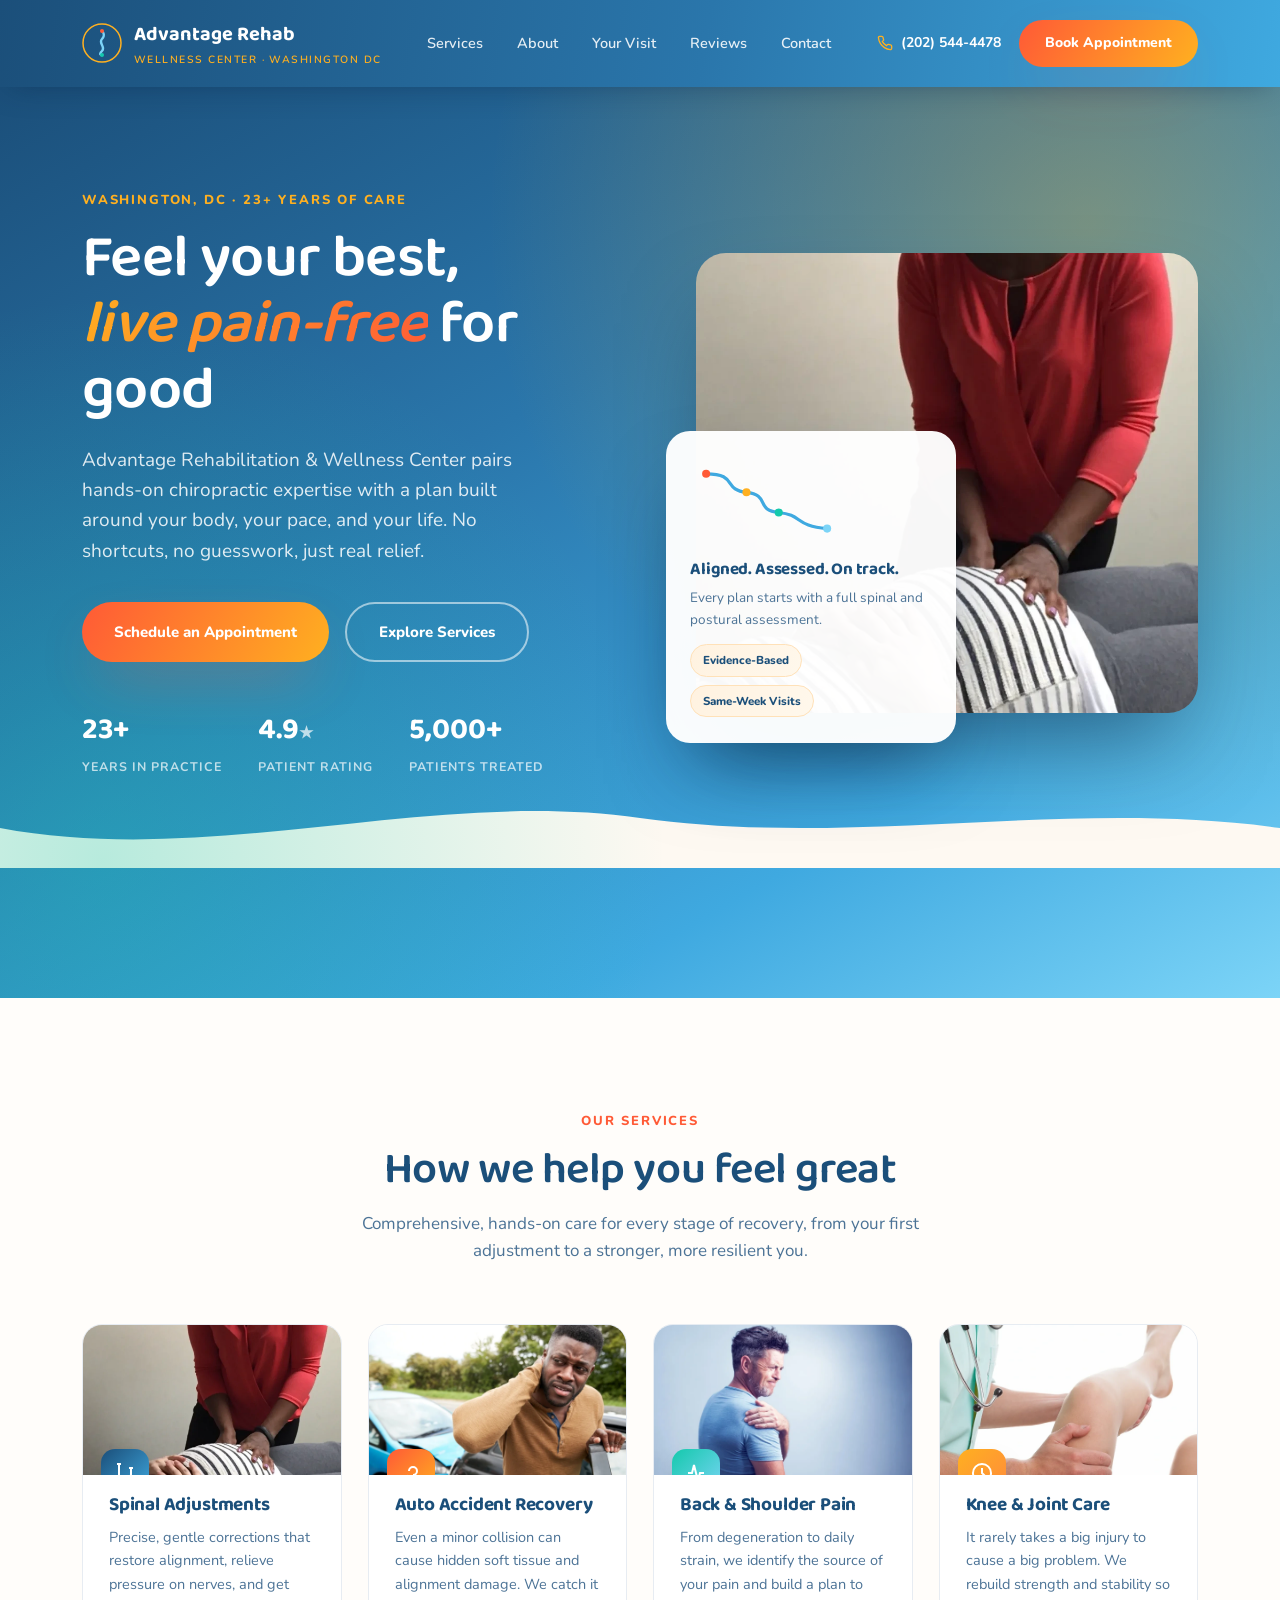
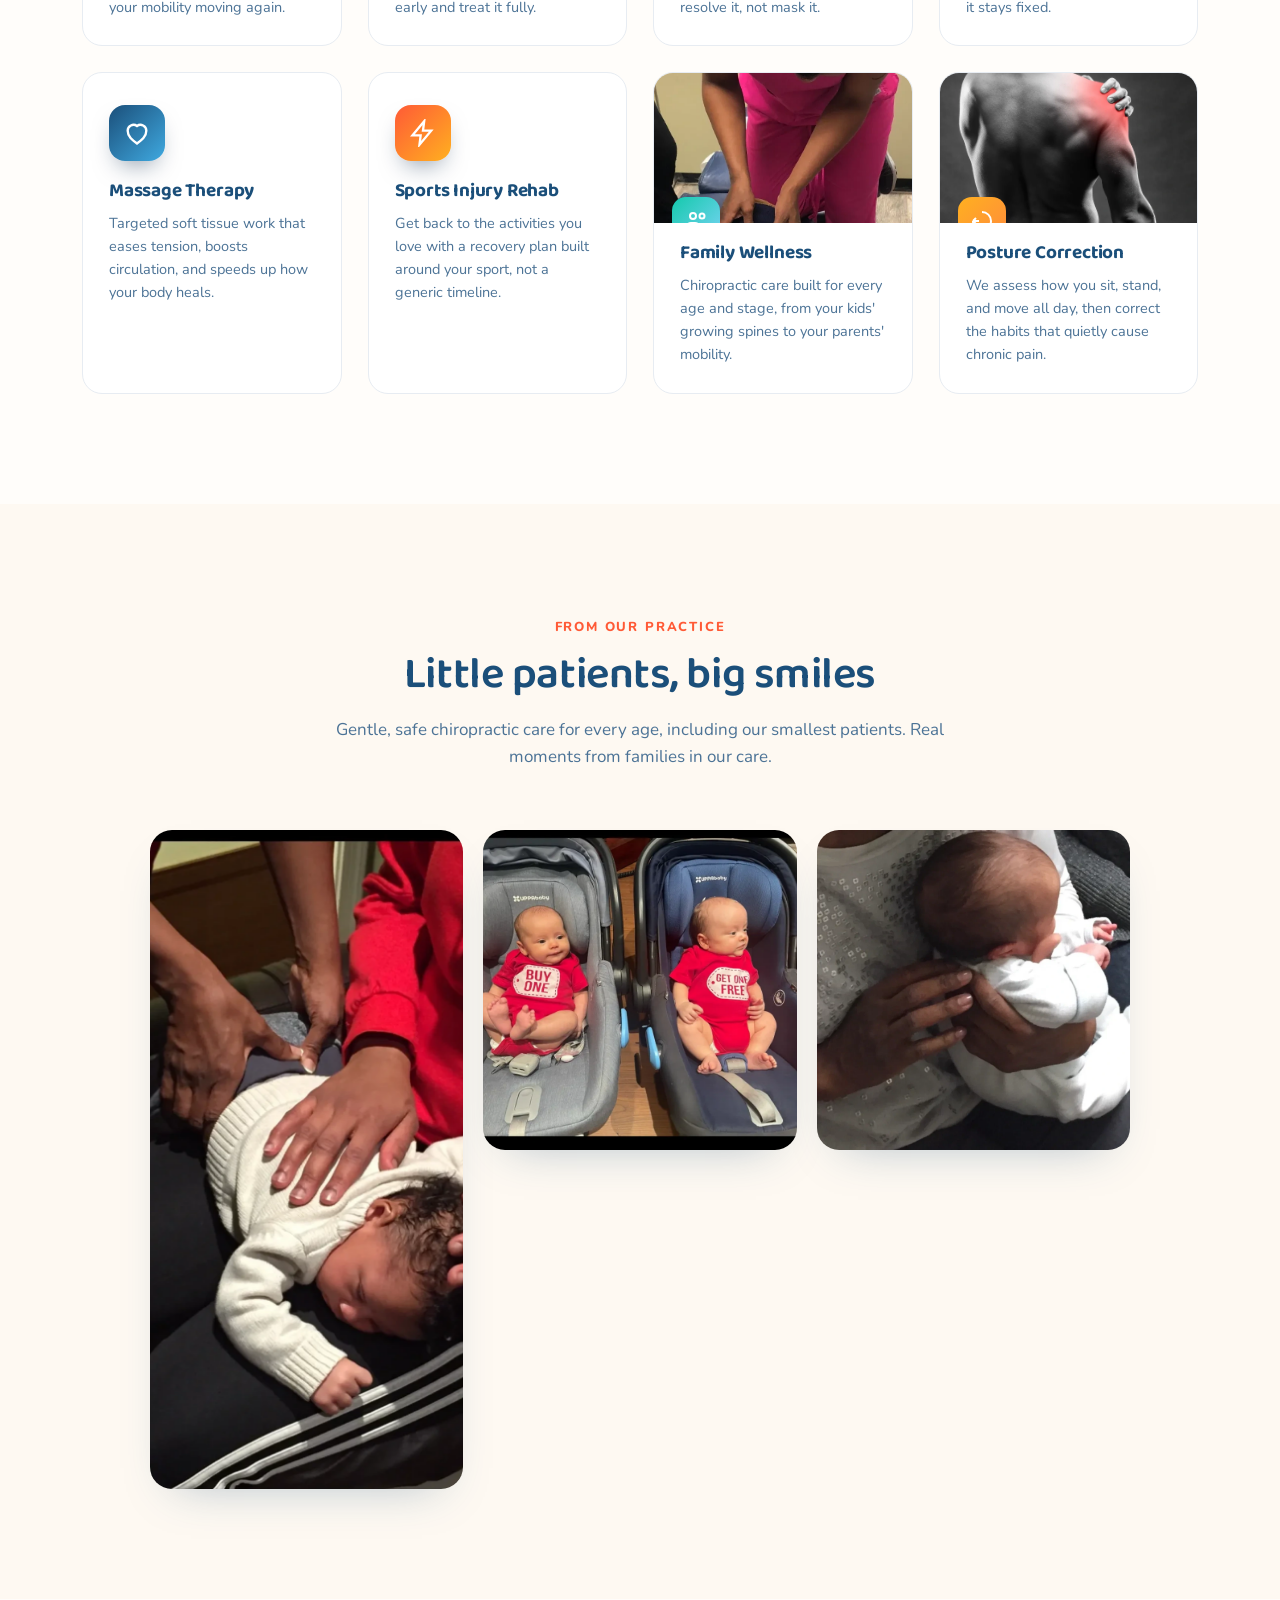
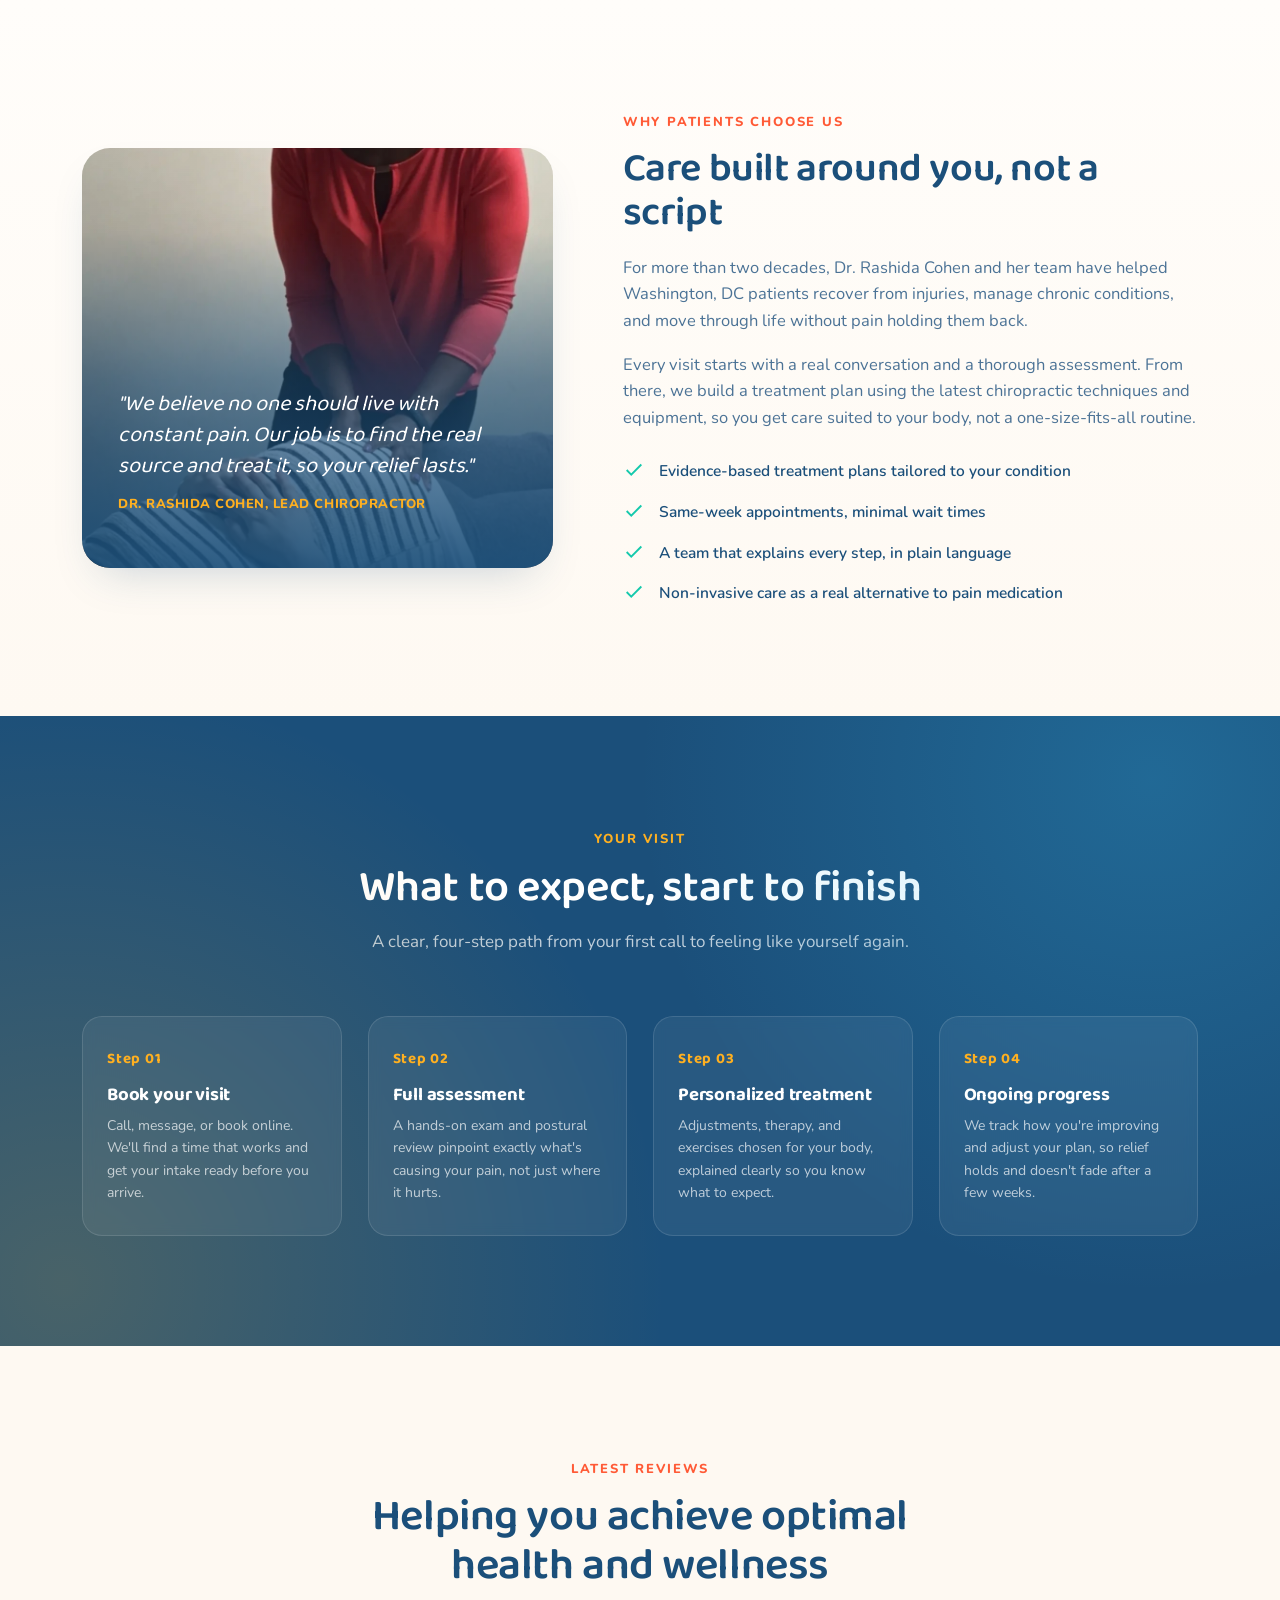
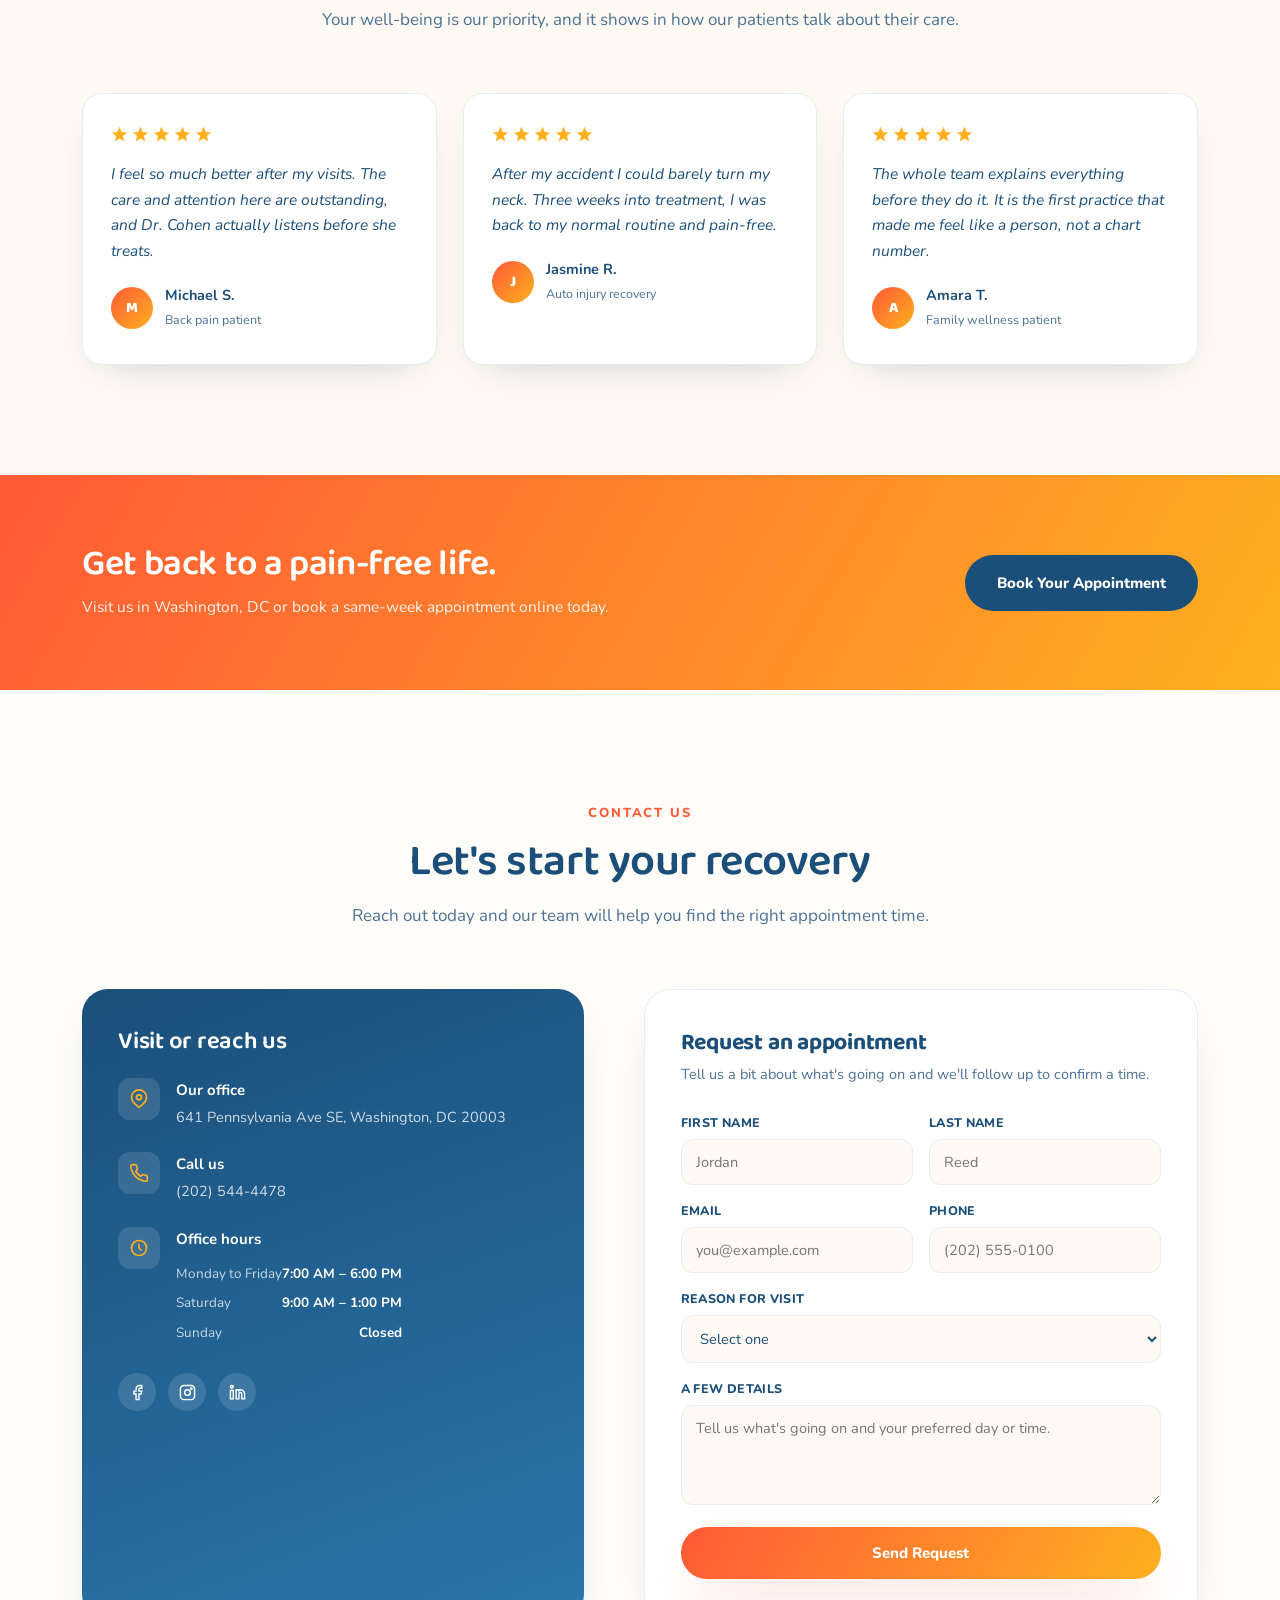
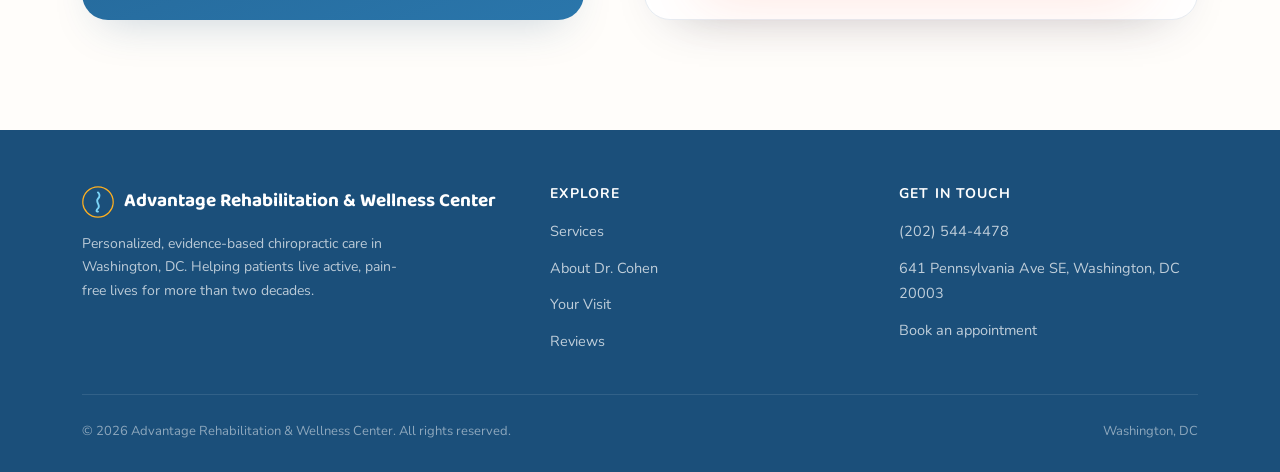
==== commit 5e1db40e: "Add files via upload" ====
--- a/advantage-rehab-wellness-preview.html
+++ b/advantage-rehab-wellness-preview.html
@@ -53,9 +53,6 @@
     color:var(--coral);
     margin-bottom:14px;
   }
-  .eyebrow::before{
-    content:"";width:22px;height:2px;background:var(--coral);border-radius:2px;
-  }
   .btn{
     display:inline-flex;align-items:center;justify-content:center;gap:10px;
     padding:16px 32px;border-radius:100px;font-weight:800;font-size:15px;
@@ -268,6 +265,15 @@
   .service-card .service-body{padding:0 26px;}
   .service-card h3{font-size:19px;margin-bottom:10px;margin-top:12px;}
   .service-card p{font-size:14.5px;color:var(--ink-soft);}
+
+  /* icon-only cards (no photo thumbnail) */
+  .service-card--icon-only{padding:32px 26px;}
+  .service-card--icon-only .service-body{padding:0;}
+  .service-icon.standalone{
+    position:static;margin-bottom:20px;
+    width:56px;height:56px;border-radius:16px;
+  }
+  .service-icon.standalone svg{width:28px;height:28px;}
 
   /* alternate icon colors */
   .service-card:nth-child(4n+2) .service-icon{background:linear-gradient(135deg,var(--coral),var(--amber));}
@@ -518,7 +524,7 @@
 <section class="hero" id="top">
   <div class="wrap hero-grid">
     <div>
-      <div class="eyebrow" style="color:#FFB020;">Washington, DC &middot; 23+ Years of Care</div>
+      <div class="eyebrow no-dash" style="color:#FFB020;">Washington, DC &middot; 23+ Years of Care</div>
       <h1>Feel your best,<br><em>live pain-free</em> for good</h1>
       <p class="lead">Advantage Rehabilitation & Wellness Center pairs hands-on chiropractic expertise with a plan built around your body, your pace, and your life. No shortcuts, no guesswork, just real relief.</p>
       <div class="hero-btns">
@@ -569,7 +575,7 @@
     <div class="service-grid">
       <div class="service-card">
         <div class="service-thumb">
-          <img src="https://images.pexels.com/photos/5794033/pexels-photo-5794033.jpeg?auto=compress&cs=tinysrgb&w=600" alt="Chiropractor performing a spinal adjustment on a patient" loading="lazy">
+          <img src="[data-uri]" alt="Chiropractor performing a spinal adjustment on a patient" loading="lazy">
           <div class="service-icon"><svg viewBox="0 0 24 24" stroke-width="2"><path d="M6 3v10a6 6 0 0 0 12 0V7"/><path d="M6 3H4M6 3h2M18 7h2M18 7h-2"/></svg></div>
         </div>
         <div class="service-body">
@@ -607,21 +613,15 @@
           <p>It rarely takes a big injury to cause a big problem. We rebuild strength and stability so it stays fixed.</p>
         </div>
       </div>
-      <div class="service-card">
-        <div class="service-thumb">
-          <img src="https://images.pexels.com/photos/4506213/pexels-photo-4506213.jpeg?auto=compress&cs=tinysrgb&w=600" alt="Massage therapist treating a patient's neck" loading="lazy">
-          <div class="service-icon"><svg viewBox="0 0 24 24" stroke-width="2"><path d="M12 21c-4-3-8-6-8-11a5 5 0 0 1 8-4 5 5 0 0 1 8 4c0 5-4 8-8 11z"/></svg></div>
-        </div>
+      <div class="service-card service-card--icon-only">
+        <div class="service-icon standalone"><svg viewBox="0 0 24 24" stroke-width="2"><path d="M12 21c-4-3-8-6-8-11a5 5 0 0 1 8-4 5 5 0 0 1 8 4c0 5-4 8-8 11z"/></svg></div>
         <div class="service-body">
           <h3>Massage Therapy</h3>
           <p>Targeted soft tissue work that eases tension, boosts circulation, and speeds up how your body heals.</p>
         </div>
       </div>
-      <div class="service-card">
-        <div class="service-thumb">
-          <img src="https://images.pexels.com/photos/6339343/pexels-photo-6339343.jpeg?auto=compress&cs=tinysrgb&w=600" alt="Patients stretching during a group rehabilitation session" loading="lazy">
-          <div class="service-icon"><svg viewBox="0 0 24 24" stroke-width="2"><path d="M13 2 3 14h7l-1 8 10-12h-7l1-8z"/></svg></div>
-        </div>
+      <div class="service-card service-card--icon-only">
+        <div class="service-icon standalone"><svg viewBox="0 0 24 24" stroke-width="2"><path d="M13 2 3 14h7l-1 8 10-12h-7l1-8z"/></svg></div>
         <div class="service-body">
           <h3>Sports Injury Rehab</h3>
           <p>Get back to the activities you love with a recovery plan built around your sport, not a generic timeline.</p>
@@ -675,7 +675,7 @@
 <section class="story" id="about">
   <div class="wrap story-grid">
     <div class="story-visual">
-      <img src="https://images.pexels.com/photos/19440815/pexels-photo-19440815.jpeg?auto=compress&cs=tinysrgb&w=900" alt="Chiropractor demonstrating spine anatomy to a patient during consultation" loading="lazy">
+      <img src="[data-uri]